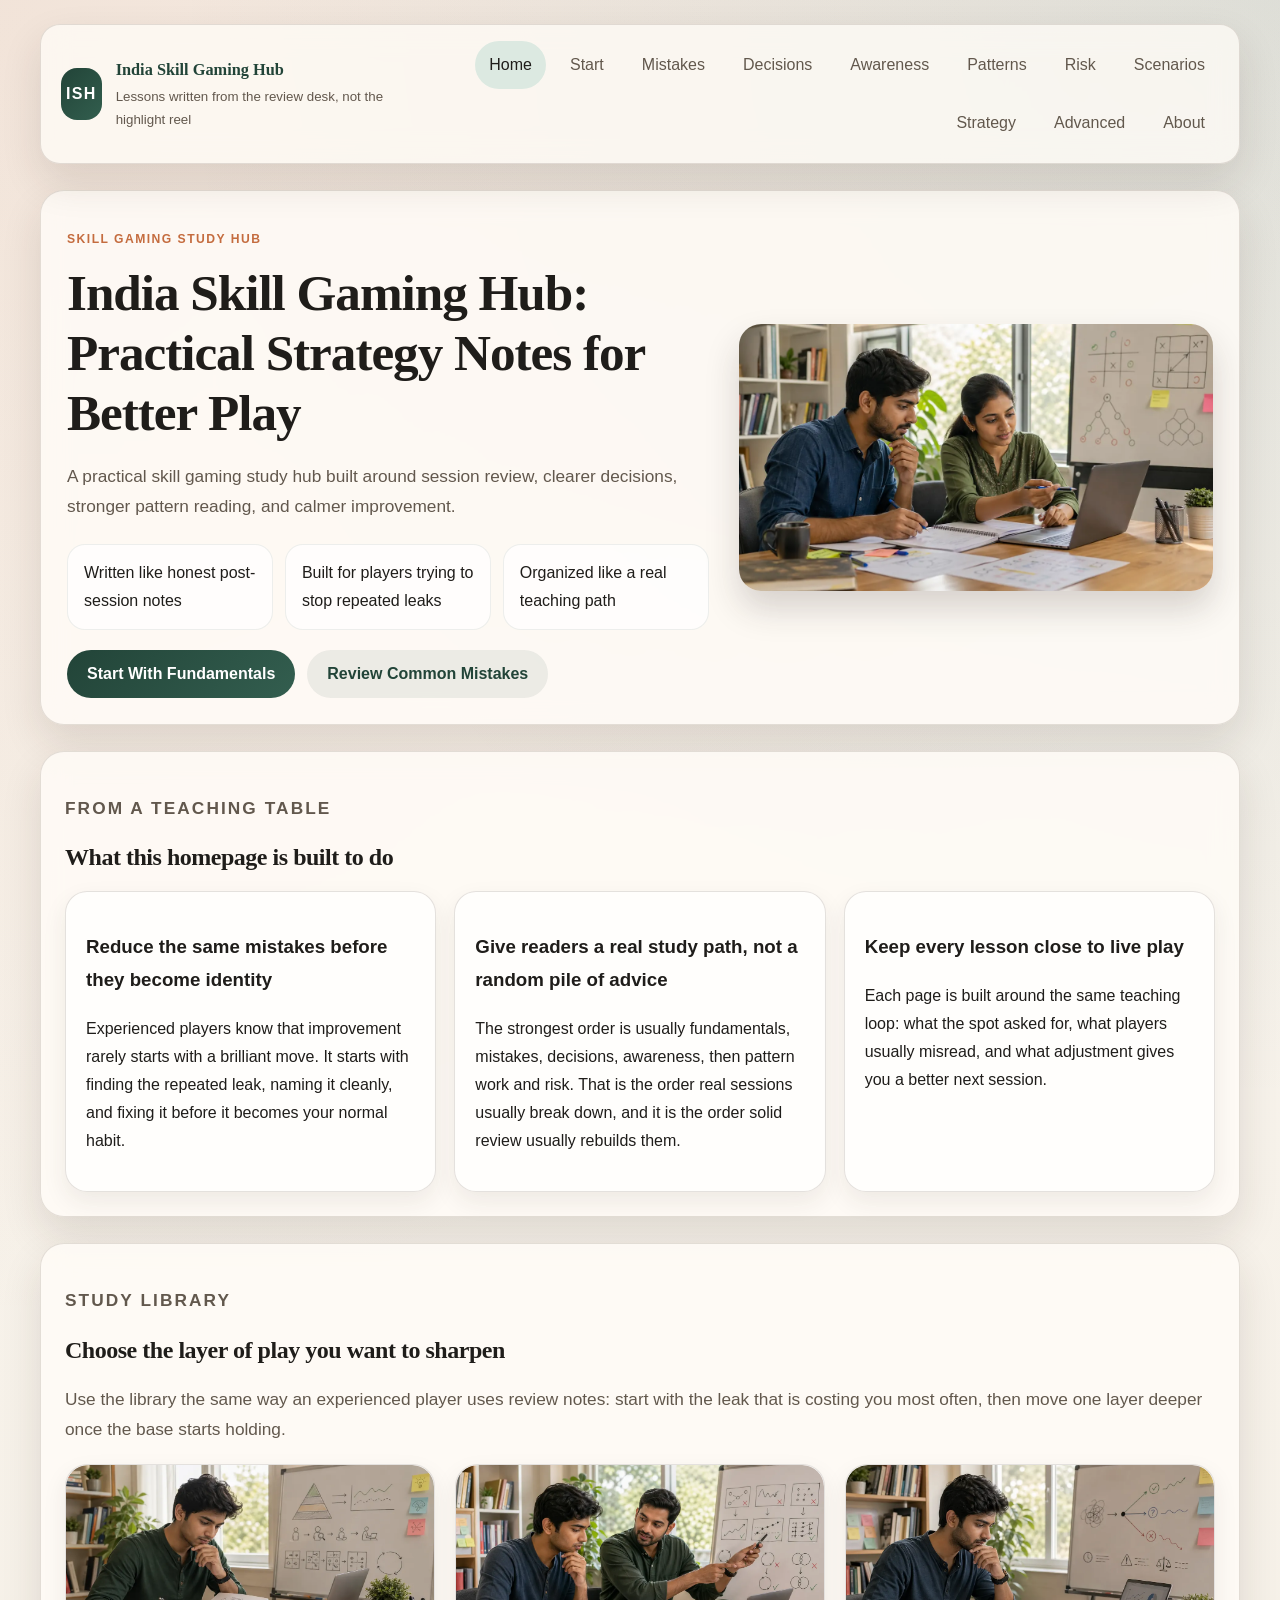
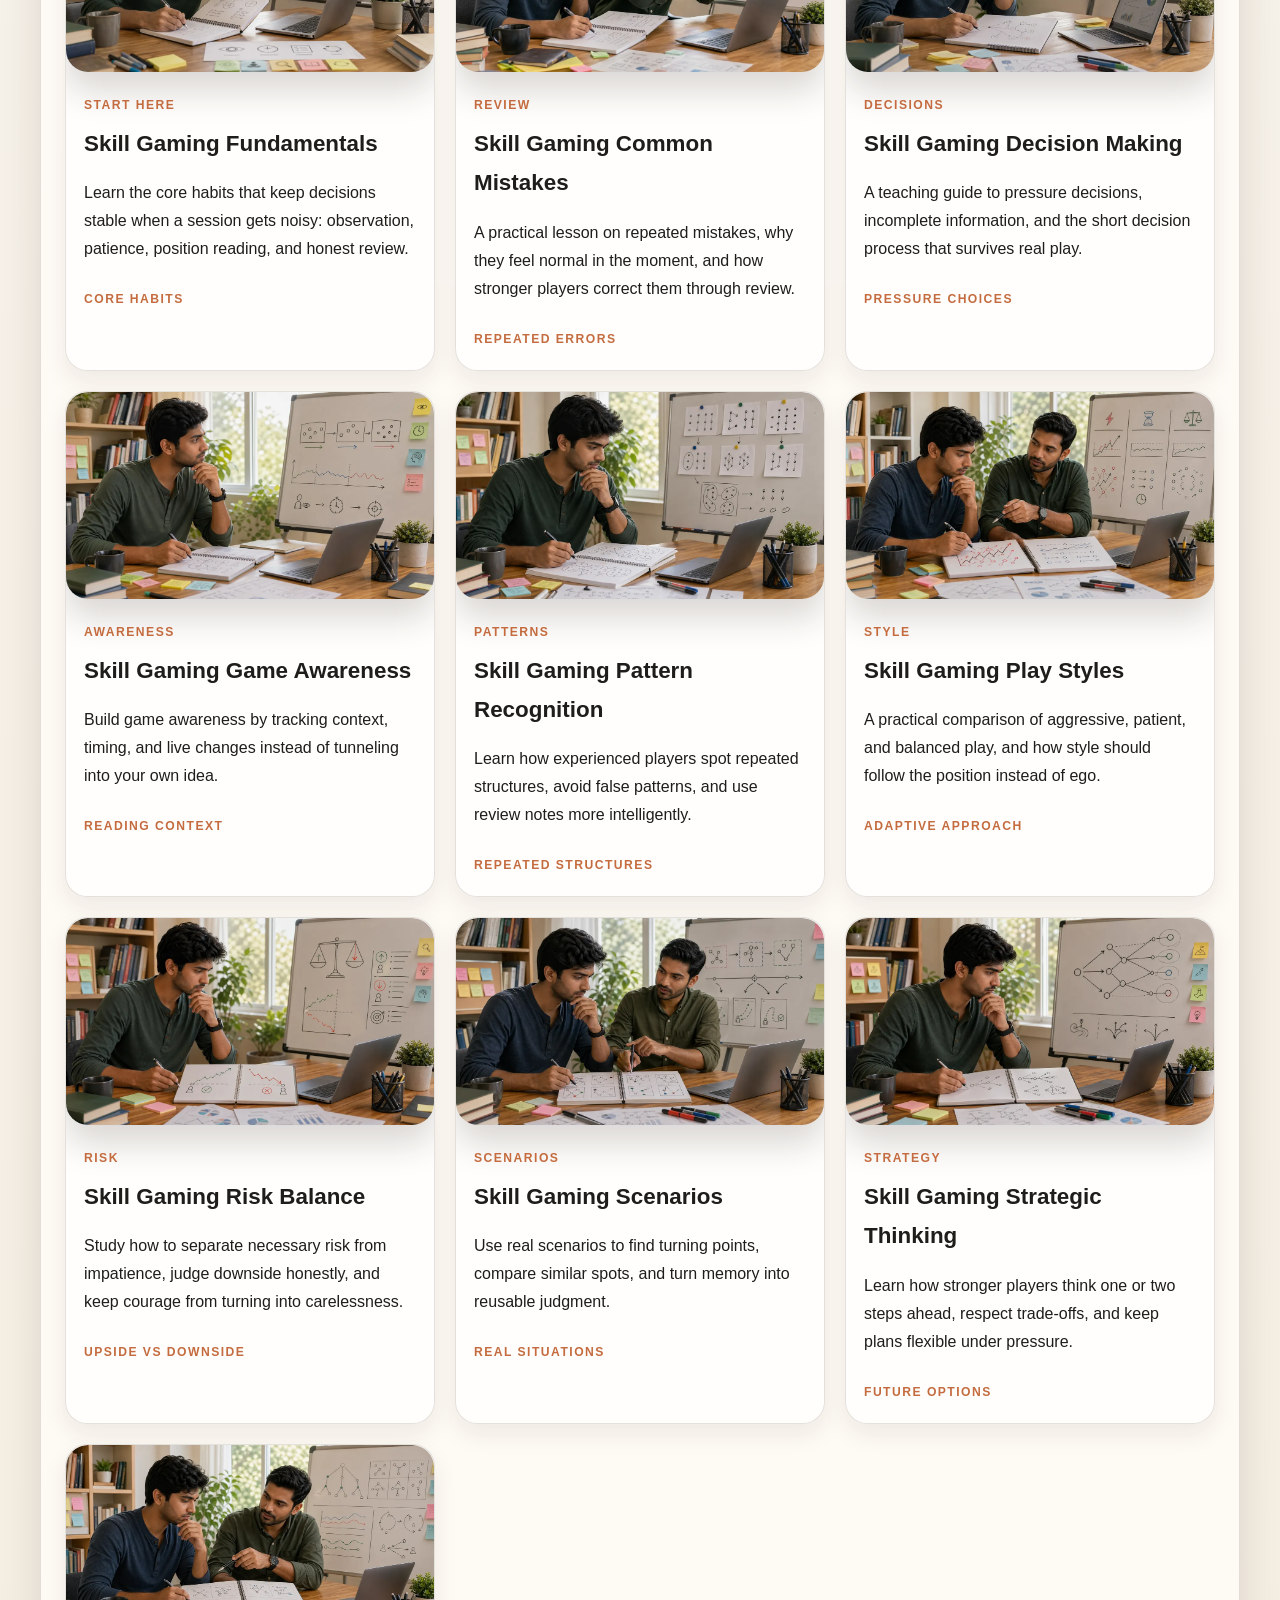
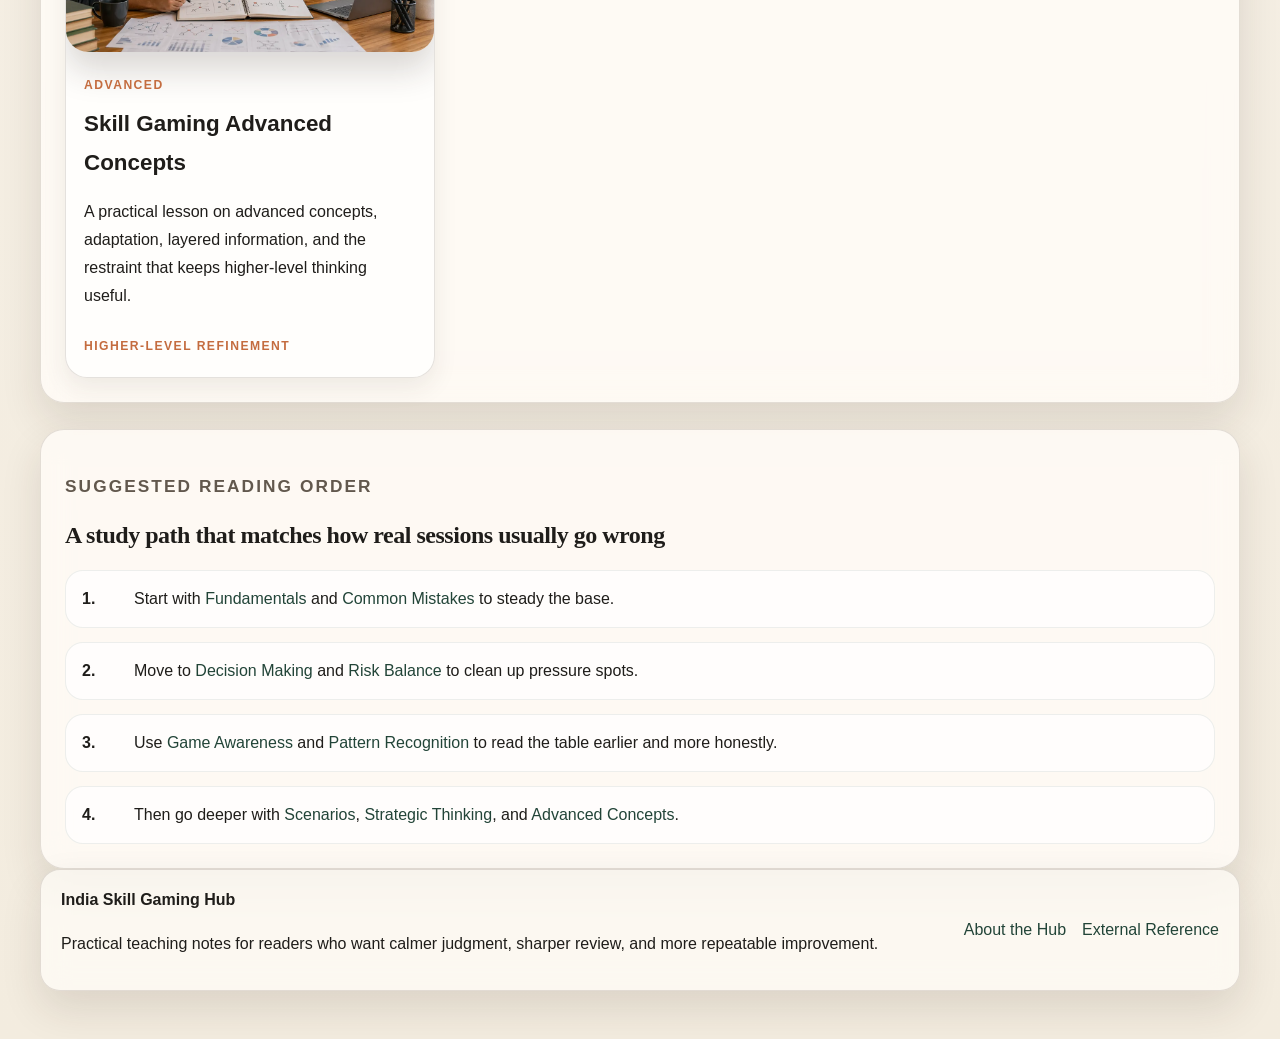
==== index.html @ d425c2c8 "feat: 更新图片格式为webp并优化内容 - 将PNG图片转换为更高效的WEBP格式 - 更新所有内容页面的图片引用 - 优化README和首页内容描述 - 添加移动端导航菜单功能 - 完善网站结" ====
<!doctype html>
<html lang="en">
<head>
  <meta charset="utf-8" />
  <meta name="viewport" content="width=device-width, initial-scale=1" />
  <title>India Skill Gaming Hub: Practical Strategy Notes for Better Play</title>
  <meta name="description" content="A practical skill gaming study hub built around session review, clearer decisions, stronger pattern reading, and calmer improvement." />
  <link rel="canonical" href="https://market-lab-cmd.github.io/india-skill-gaming-hub/index.html" />
  <meta property="og:type" content="website" />
  <meta property="og:title" content="India Skill Gaming Hub: Practical Strategy Notes for Better Play" />
  <meta property="og:description" content="A practical skill gaming study hub built around session review, clearer decisions, stronger pattern reading, and calmer improvement." />
  <meta property="og:url" content="https://market-lab-cmd.github.io/india-skill-gaming-hub/index.html" />
  <meta property="og:image" content="https://market-lab-cmd.github.io/india-skill-gaming-hub/assets/images/overview.webp" />
  <meta name="twitter:card" content="summary_large_image" />
  <meta name="twitter:title" content="India Skill Gaming Hub: Practical Strategy Notes for Better Play" />
  <meta name="twitter:description" content="A practical skill gaming study hub built around session review, clearer decisions, stronger pattern reading, and calmer improvement." />
  <meta name="twitter:image" content="https://market-lab-cmd.github.io/india-skill-gaming-hub/assets/images/overview.webp" />
  <link rel="stylesheet" href="assets/css/index.css" />
  <script type="application/ld+json">{
  "@context": "https://schema.org",
  "@type": "CollectionPage",
  "name": "India Skill Gaming Hub: Practical Strategy Notes for Better Play",
  "description": "A practical skill gaming study hub built around session review, clearer decisions, stronger pattern reading, and calmer improvement.",
  "url": "https://market-lab-cmd.github.io/india-skill-gaming-hub/index.html",
  "hasPart": [
    {
      "@type": "Article",
      "headline": "Skill Gaming Fundamentals: The Habits That Make Every Decision Better",
      "url": "https://market-lab-cmd.github.io/india-skill-gaming-hub/fundamentals.html"
    },
    {
      "@type": "Article",
      "headline": "Skill Gaming Common Mistakes: Why Players Repeat the Same Errors",
      "url": "https://market-lab-cmd.github.io/india-skill-gaming-hub/common-mistakes.html"
    },
    {
      "@type": "Article",
      "headline": "Skill Gaming Decision Making: How to Choose Well Under Pressure",
      "url": "https://market-lab-cmd.github.io/india-skill-gaming-hub/decision-making.html"
    },
    {
      "@type": "Article",
      "headline": "Skill Gaming Game Awareness: How to Read More Than Your Own Plan",
      "url": "https://market-lab-cmd.github.io/india-skill-gaming-hub/game-awareness.html"
    },
    {
      "@type": "Article",
      "headline": "Skill Gaming Pattern Recognition: How to Notice What Keeps Repeating",
      "url": "https://market-lab-cmd.github.io/india-skill-gaming-hub/pattern-recognition.html"
    },
    {
      "@type": "Article",
      "headline": "Skill Gaming Play Styles: When Aggressive, Patient, or Balanced Play Makes Sense",
      "url": "https://market-lab-cmd.github.io/india-skill-gaming-hub/play-styles.html"
    },
    {
      "@type": "Article",
      "headline": "Skill Gaming Risk Balance: How to Take Smart Risks Without Guessing",
      "url": "https://market-lab-cmd.github.io/india-skill-gaming-hub/risk-balance.html"
    },
    {
      "@type": "Article",
      "headline": "Skill Gaming Scenarios: How to Learn From Real Situations Instead of Abstract Tips",
      "url": "https://market-lab-cmd.github.io/india-skill-gaming-hub/scenarios.html"
    },
    {
      "@type": "Article",
      "headline": "Skill Gaming Strategic Thinking: How to Plan Beyond the Current Move",
      "url": "https://market-lab-cmd.github.io/india-skill-gaming-hub/strategic-thinking.html"
    },
    {
      "@type": "Article",
      "headline": "Skill Gaming Advanced Concepts: Higher-Level Ideas That Still Need Practical Use",
      "url": "https://market-lab-cmd.github.io/india-skill-gaming-hub/advanced-concepts.html"
    }
  ]
}</script>
</head>
<body data-page="index">
  <div class="site-shell">
    <header class="site-header">
      <a class="brand" href="index.html">
        <span class="brand-mark">ISH</span>
        <span>
          <strong>India Skill Gaming Hub</strong>
          <small>Lessons written from the review desk, not the highlight reel</small>
        </span>
      </a>
      <button class="menu-toggle" type="button" aria-expanded="false" aria-controls="site-nav">Menu</button>
      <nav id="site-nav" class="site-nav"><a href="index.html" class="active">Home</a><a href="fundamentals.html">Start</a><a href="common-mistakes.html">Mistakes</a><a href="decision-making.html">Decisions</a><a href="game-awareness.html">Awareness</a><a href="pattern-recognition.html">Patterns</a><a href="risk-balance.html">Risk</a><a href="scenarios.html">Scenarios</a><a href="strategic-thinking.html">Strategy</a><a href="advanced-concepts.html">Advanced</a><a href="readme.html">About</a></nav>
    </header>
    <main>
      <section class="hero home-hero">
        <div class="hero-copy">
          <p class="eyebrow">Skill Gaming Study Hub</p>
          <h1>India Skill Gaming Hub: Practical Strategy Notes for Better Play</h1>
          <p class="hero-summary">A practical skill gaming study hub built around session review, clearer decisions, stronger pattern reading, and calmer improvement.</p>
          <div class="hero-points">
            <span>Written like honest post-session notes</span>
            <span>Built for players trying to stop repeated leaks</span>
            <span>Organized like a real teaching path</span>
          </div>
          <div class="hero-actions">
            <a class="button primary" href="fundamentals.html">Start With Fundamentals</a>
            <a class="button secondary" href="common-mistakes.html">Review Common Mistakes</a>
          </div>
        </div>
        <div class="hero-visual">
          <img src="assets/images/overview.webp" alt="India Skill Gaming Hub: Practical Strategy Notes for Better Play" loading="eager" />
        </div>
      </section>
      <section class="story-panel">
        <div class="section-heading">
          <p class="eyebrow">From a Teaching Table</p>
          <h2>What this homepage is built to do</h2>
        </div>
        <div class="story-grid">
          <div class="story-card"><h3>Reduce the same mistakes before they become identity</h3><p>Experienced players know that improvement rarely starts with a brilliant move. It starts with finding the repeated leak, naming it cleanly, and fixing it before it becomes your normal habit.</p></div>
          <div class="story-card"><h3>Give readers a real study path, not a random pile of advice</h3><p>The strongest order is usually fundamentals, mistakes, decisions, awareness, then pattern work and risk. That is the order real sessions usually break down, and it is the order solid review usually rebuilds them.</p></div>
          <div class="story-card"><h3>Keep every lesson close to live play</h3><p>Each page is built around the same teaching loop: what the spot asked for, what players usually misread, and what adjustment gives you a better next session.</p></div>
        </div>
      </section>
      <section class="hub-grid-section">
        <div class="section-heading">
          <p class="eyebrow">Study Library</p>
          <h2>Choose the layer of play you want to sharpen</h2>
          <p>Use the library the same way an experienced player uses review notes: start with the leak that is costing you most often, then move one layer deeper once the base starts holding.</p>
        </div>
        <div class="guide-grid"><a class="guide-card" href="fundamentals.html"><img src="assets/images/fundamentals.webp" alt="Skill Gaming Fundamentals: The Habits That Make Every Decision Better" loading="lazy" /><div class="guide-card-copy"><span class="eyebrow">Start Here</span><h3>Skill Gaming Fundamentals</h3><p>Learn the core habits that keep decisions stable when a session gets noisy: observation, patience, position reading, and honest review.</p><span class="guide-meta">Core habits</span></div></a><a class="guide-card" href="common-mistakes.html"><img src="assets/images/common-mistakes.webp" alt="Skill Gaming Common Mistakes: Why Players Repeat the Same Errors" loading="lazy" /><div class="guide-card-copy"><span class="eyebrow">Review</span><h3>Skill Gaming Common Mistakes</h3><p>A practical lesson on repeated mistakes, why they feel normal in the moment, and how stronger players correct them through review.</p><span class="guide-meta">Repeated errors</span></div></a><a class="guide-card" href="decision-making.html"><img src="assets/images/decision-making.webp" alt="Skill Gaming Decision Making: How to Choose Well Under Pressure" loading="lazy" /><div class="guide-card-copy"><span class="eyebrow">Decisions</span><h3>Skill Gaming Decision Making</h3><p>A teaching guide to pressure decisions, incomplete information, and the short decision process that survives real play.</p><span class="guide-meta">Pressure choices</span></div></a><a class="guide-card" href="game-awareness.html"><img src="assets/images/game-awareness.webp" alt="Skill Gaming Game Awareness: How to Read More Than Your Own Plan" loading="lazy" /><div class="guide-card-copy"><span class="eyebrow">Awareness</span><h3>Skill Gaming Game Awareness</h3><p>Build game awareness by tracking context, timing, and live changes instead of tunneling into your own idea.</p><span class="guide-meta">Reading context</span></div></a><a class="guide-card" href="pattern-recognition.html"><img src="assets/images/pattern-recognition.webp" alt="Skill Gaming Pattern Recognition: How to Notice What Keeps Repeating" loading="lazy" /><div class="guide-card-copy"><span class="eyebrow">Patterns</span><h3>Skill Gaming Pattern Recognition</h3><p>Learn how experienced players spot repeated structures, avoid false patterns, and use review notes more intelligently.</p><span class="guide-meta">Repeated structures</span></div></a><a class="guide-card" href="play-styles.html"><img src="assets/images/play-styles.webp" alt="Skill Gaming Play Styles: When Aggressive, Patient, or Balanced Play Makes Sense" loading="lazy" /><div class="guide-card-copy"><span class="eyebrow">Style</span><h3>Skill Gaming Play Styles</h3><p>A practical comparison of aggressive, patient, and balanced play, and how style should follow the position instead of ego.</p><span class="guide-meta">Adaptive approach</span></div></a><a class="guide-card" href="risk-balance.html"><img src="assets/images/risk-balance.webp" alt="Skill Gaming Risk Balance: How to Take Smart Risks Without Guessing" loading="lazy" /><div class="guide-card-copy"><span class="eyebrow">Risk</span><h3>Skill Gaming Risk Balance</h3><p>Study how to separate necessary risk from impatience, judge downside honestly, and keep courage from turning into carelessness.</p><span class="guide-meta">Upside vs downside</span></div></a><a class="guide-card" href="scenarios.html"><img src="assets/images/scenarios.webp" alt="Skill Gaming Scenarios: How to Learn From Real Situations Instead of Abstract Tips" loading="lazy" /><div class="guide-card-copy"><span class="eyebrow">Scenarios</span><h3>Skill Gaming Scenarios</h3><p>Use real scenarios to find turning points, compare similar spots, and turn memory into reusable judgment.</p><span class="guide-meta">Real situations</span></div></a><a class="guide-card" href="strategic-thinking.html"><img src="assets/images/strategic-thinking.webp" alt="Skill Gaming Strategic Thinking: How to Plan Beyond the Current Move" loading="lazy" /><div class="guide-card-copy"><span class="eyebrow">Strategy</span><h3>Skill Gaming Strategic Thinking</h3><p>Learn how stronger players think one or two steps ahead, respect trade-offs, and keep plans flexible under pressure.</p><span class="guide-meta">Future options</span></div></a><a class="guide-card" href="advanced-concepts.html"><img src="assets/images/advanced-concepts.webp" alt="Skill Gaming Advanced Concepts: Higher-Level Ideas That Still Need Practical Use" loading="lazy" /><div class="guide-card-copy"><span class="eyebrow">Advanced</span><h3>Skill Gaming Advanced Concepts</h3><p>A practical lesson on advanced concepts, adaptation, layered information, and the restraint that keeps higher-level thinking useful.</p><span class="guide-meta">Higher-level refinement</span></div></a></div>
      </section>
      <section class="pathway-panel">
        <div class="section-heading">
          <p class="eyebrow">Suggested Reading Order</p>
          <h2>A study path that matches how real sessions usually go wrong</h2>
        </div>
        <div class="pathway-steps">
          <div class="path-step"><strong>1.</strong><span>Start with <a href="fundamentals.html">Fundamentals</a> and <a href="common-mistakes.html">Common Mistakes</a> to steady the base.</span></div>
          <div class="path-step"><strong>2.</strong><span>Move to <a href="decision-making.html">Decision Making</a> and <a href="risk-balance.html">Risk Balance</a> to clean up pressure spots.</span></div>
          <div class="path-step"><strong>3.</strong><span>Use <a href="game-awareness.html">Game Awareness</a> and <a href="pattern-recognition.html">Pattern Recognition</a> to read the table earlier and more honestly.</span></div>
          <div class="path-step"><strong>4.</strong><span>Then go deeper with <a href="scenarios.html">Scenarios</a>, <a href="strategic-thinking.html">Strategic Thinking</a>, and <a href="advanced-concepts.html">Advanced Concepts</a>.</span></div>
        </div>
      </section>
    </main>
    <footer class="site-footer">
      <div>
        <strong>India Skill Gaming Hub</strong>
        <p>Practical teaching notes for readers who want calmer judgment, sharper review, and more repeatable improvement.</p>
      </div>
      <div class="footer-links">
        <a href="readme.html">About the Hub</a>
        <a href="https://market-lab-cmd.github.io/india-skill-gaming-hub/">External Reference</a>
      </div>
    </footer>
  </div>
  <script src="assets/js/index.js"></script>
</body>
</html>
---- assets/css/index.css ----
:root {
  --bg: #f6f0e7;
  --bg-soft: #fbf7f1;
  --surface: rgba(255, 252, 247, 0.84);
  --surface-strong: #fffdf9;
  --text: #1f1d1a;
  --muted: #62584d;
  --line: rgba(73, 58, 42, 0.15);
  --brand: #224438;
  --brand-soft: #dce9e1;
  --accent: #c46c3f;
  --shadow: 0 18px 40px rgba(49, 37, 25, 0.12);
  --radius: 24px;
  --radius-sm: 16px;
  --content-width: 1200px;
}

* {
  box-sizing: border-box;
}

html {
  scroll-behavior: smooth;
}

body {
  margin: 0;
  color: var(--text);
  background:
    radial-gradient(circle at top left, rgba(196, 108, 63, 0.12), transparent 30%),
    radial-gradient(circle at top right, rgba(34, 68, 56, 0.12), transparent 25%),
    linear-gradient(180deg, #f8f4ee 0%, #f3ecdf 100%);
  font-family: "Segoe UI", "Trebuchet MS", Arial, sans-serif;
  line-height: 1.75;
}

img {
  max-width: 100%;
  display: block;
}

a {
  color: var(--brand);
  text-decoration: none;
}

a:hover {
  text-decoration: underline;
}

code {
  padding: 0.12rem 0.42rem;
  border-radius: 999px;
  background: rgba(34, 68, 56, 0.08);
  font-family: Consolas, "Courier New", monospace;
  font-size: 0.95em;
}

.site-shell {
  width: min(calc(100% - 32px), var(--content-width));
  margin: 0 auto;
  padding: 24px 0 48px;
}

.site-header,
.site-footer,
.hero,
.story-panel,
.hub-grid-section,
.pathway-panel,
.article-card,
.toc-card,
.related-strip {
  backdrop-filter: blur(14px);
}

.site-header,
.site-footer {
  display: flex;
  align-items: center;
  justify-content: space-between;
  gap: 20px;
  padding: 16px 20px;
  border: 1px solid var(--line);
  border-radius: 20px;
  background: rgba(255, 252, 247, 0.75);
  box-shadow: var(--shadow);
}

.site-header {
  position: sticky;
  top: 14px;
  z-index: 10;
}

.brand {
  display: inline-flex;
  align-items: center;
  gap: 14px;
  min-width: 0;
}

.brand:hover {
  text-decoration: none;
}

.brand-mark {
  display: inline-grid;
  place-items: center;
  width: 52px;
  height: 52px;
  border-radius: 16px;
  background: linear-gradient(135deg, var(--brand), #325e4e);
  color: #fff;
  font-weight: 700;
  letter-spacing: 0.08em;
}

.brand strong,
.brand small {
  display: block;
}

.brand strong {
  font-family: "Palatino Linotype", "Book Antiqua", Palatino, serif;
  font-size: 1.02rem;
}

.brand small {
  color: var(--muted);
}

.site-nav {
  display: flex;
  flex-wrap: wrap;
  gap: 10px;
  justify-content: flex-end;
}

.site-nav a {
  padding: 10px 14px;
  border-radius: 999px;
  color: var(--muted);
  transition: 0.2s ease;
}

.site-nav a.active,
.site-nav a:hover {
  color: var(--text);
  background: var(--brand-soft);
  text-decoration: none;
}

.menu-toggle {
  display: none;
  border: 0;
  background: var(--brand);
  color: #fff;
  border-radius: 999px;
  padding: 10px 16px;
  font: inherit;
}

.hero,
.story-panel,
.hub-grid-section,
.pathway-panel,
.related-strip {
  margin-top: 26px;
  border: 1px solid var(--line);
  border-radius: var(--radius);
  background: var(--surface);
  box-shadow: var(--shadow);
}

.hero {
  display: grid;
  grid-template-columns: minmax(0, 1.15fr) minmax(300px, 0.85fr);
  gap: 30px;
  padding: 26px;
  align-items: center;
}

.hero-copy h1,
.section-heading h2,
.article-card h1,
.article-card h2,
.article-card h3,
.article-card h4 {
  font-family: "Palatino Linotype", "Book Antiqua", Palatino, serif;
  line-height: 1.18;
  letter-spacing: -0.02em;
}

.hero-copy h1 {
  margin: 10px 0 14px;
  font-size: clamp(2.4rem, 4vw, 4.6rem);
}

.eyebrow,
.toc-label,
.guide-meta,
.mini-eyebrow {
  text-transform: uppercase;
  letter-spacing: 0.12em;
  font-weight: 700;
  font-size: 0.76rem;
  color: var(--accent);
}

.hero-summary,
.section-heading p,
.article-intro p:first-child {
  font-size: 1.08rem;
  color: var(--muted);
}

.hero-points,
.hero-actions,
.pathway-steps,
.story-grid,
.guide-grid,
.mini-grid {
  display: grid;
}

.hero-points {
  grid-template-columns: repeat(3, minmax(0, 1fr));
  gap: 12px;
  margin-top: 22px;
}

.hero-points span,
.path-step {
  padding: 14px 16px;
  border-radius: 18px;
  background: rgba(255, 255, 255, 0.64);
  border: 1px solid rgba(34, 68, 56, 0.08);
}

.hero-actions {
  grid-template-columns: repeat(2, max-content);
  gap: 12px;
  margin-top: 20px;
}

.button {
  display: inline-flex;
  align-items: center;
  justify-content: center;
  min-height: 48px;
  padding: 0 20px;
  border-radius: 999px;
  font-weight: 700;
}

.button.primary {
  color: #fff;
  background: linear-gradient(135deg, var(--brand), #335e4f);
}

.button.secondary {
  color: var(--brand);
  background: rgba(34, 68, 56, 0.08);
}

.button:hover {
  text-decoration: none;
}

.hero-visual img,
.guide-card img {
  width: 100%;
  height: auto;
  object-fit: cover;
  border-radius: 22px;
  box-shadow: 0 18px 34px rgba(44, 34, 25, 0.18);
}

.story-panel,
.hub-grid-section,
.pathway-panel,
.related-strip {
  padding: 24px;
}

.section-heading {
  margin-bottom: 20px;
}

.story-grid {
  grid-template-columns: repeat(3, minmax(0, 1fr));
  gap: 18px;
}

.story-card,
.guide-card,
.mini-card {
  border-radius: 22px;
  border: 1px solid var(--line);
  background: rgba(255, 255, 255, 0.72);
  box-shadow: 0 10px 24px rgba(52, 40, 28, 0.08);
}

.story-card {
  padding: 20px;
}

.guide-grid {
  grid-template-columns: repeat(3, minmax(0, 1fr));
  gap: 20px;
}

.guide-card {
  overflow: hidden;
  color: inherit;
}

.guide-card:hover,
.mini-card:hover {
  transform: translateY(-2px);
  transition: transform 0.2s ease;
  text-decoration: none;
}

.guide-card-copy {
  padding: 18px;
}

.guide-card-copy h3 {
  margin: 6px 0 10px;
  font-size: 1.4rem;
}

.guide-meta {
  display: inline-block;
  margin-top: 10px;
}

.pathway-steps {
  gap: 14px;
}

.path-step {
  display: grid;
  grid-template-columns: 38px 1fr;
  gap: 14px;
  align-items: start;
}

.page-layout {
  display: grid;
  grid-template-columns: minmax(0, 280px) minmax(0, 1fr);
  gap: 24px;
  align-items: start;
  margin-top: 24px;
}

.page-toc {
  position: sticky;
  top: 110px;
}

.toc-card,
.article-card {
  border: 1px solid var(--line);
  border-radius: var(--radius);
  background: var(--surface-strong);
  box-shadow: var(--shadow);
}

.toc-card {
  padding: 18px;
}

.toc-card ul {
  margin: 12px 0 0;
  padding-left: 18px;
}

.article-card {
  padding: 28px;
}

.article-card h2 {
  margin-top: 34px;
  margin-bottom: 10px;
  font-size: clamp(1.5rem, 2vw, 2rem);
}

.article-card h3 {
  margin-top: 28px;
  margin-bottom: 10px;
  font-size: 1.25rem;
}

.article-card h4 {
  margin-top: 18px;
  margin-bottom: 8px;
  font-size: 1.05rem;
}

.article-card p,
.article-card li {
  color: #302920;
}

.article-card ul {
  padding-left: 20px;
}

.table-wrap {
  overflow-x: auto;
  margin: 18px 0;
}

table {
  width: 100%;
  border-collapse: collapse;
  min-width: 640px;
  border-radius: 16px;
  overflow: hidden;
}

th,
td {
  padding: 12px 14px;
  border: 1px solid var(--line);
  text-align: left;
  vertical-align: top;
}

th {
  background: rgba(34, 68, 56, 0.08);
}

.feature-image {
  margin: 18px 0 24px;
}

.feature-image img {
  border-radius: 20px;
}

.divider {
  border: 0;
  height: 1px;
  margin: 24px 0;
  background: linear-gradient(90deg, transparent, rgba(73, 58, 42, 0.24), transparent);
}

.breadcrumbs {
  display: inline-flex;
  gap: 10px;
  flex-wrap: wrap;
  color: var(--muted);
}

.breadcrumbs span::before {
  content: "/";
  margin-right: 10px;
  color: rgba(98, 88, 77, 0.5);
}

.mini-grid {
  grid-template-columns: repeat(4, minmax(0, 1fr));
  gap: 16px;
}

.mini-card {
  padding: 18px;
  display: grid;
  gap: 8px;
  color: inherit;
}

.footer-links {
  display: flex;
  flex-wrap: wrap;
  gap: 16px;
}

@media (max-width: 1080px) {
  .hero,
  .page-layout,
  .story-grid,
  .guide-grid,
  .mini-grid {
    grid-template-columns: 1fr;
  }

  .page-toc {
    position: static;
  }
}

@media (max-width: 760px) {
  .site-shell {
    width: min(calc(100% - 20px), var(--content-width));
    padding-top: 14px;
  }

  .site-header,
  .site-footer,
  .hero,
  .story-panel,
  .hub-grid-section,
  .pathway-panel,
  .article-card,
  .related-strip {
    border-radius: 18px;
  }

  .menu-toggle {
    display: inline-flex;
  }

  .site-header {
    flex-wrap: wrap;
  }

  .site-nav {
    display: none;
    width: 100%;
    justify-content: flex-start;
  }

  .site-nav.open {
    display: flex;
  }

  .hero {
    padding: 18px;
  }

  .hero-points,
  .hero-actions {
    grid-template-columns: 1fr;
  }

  .article-card,
  .story-panel,
  .hub-grid-section,
  .pathway-panel,
  .related-strip {
    padding: 18px;
  }
}
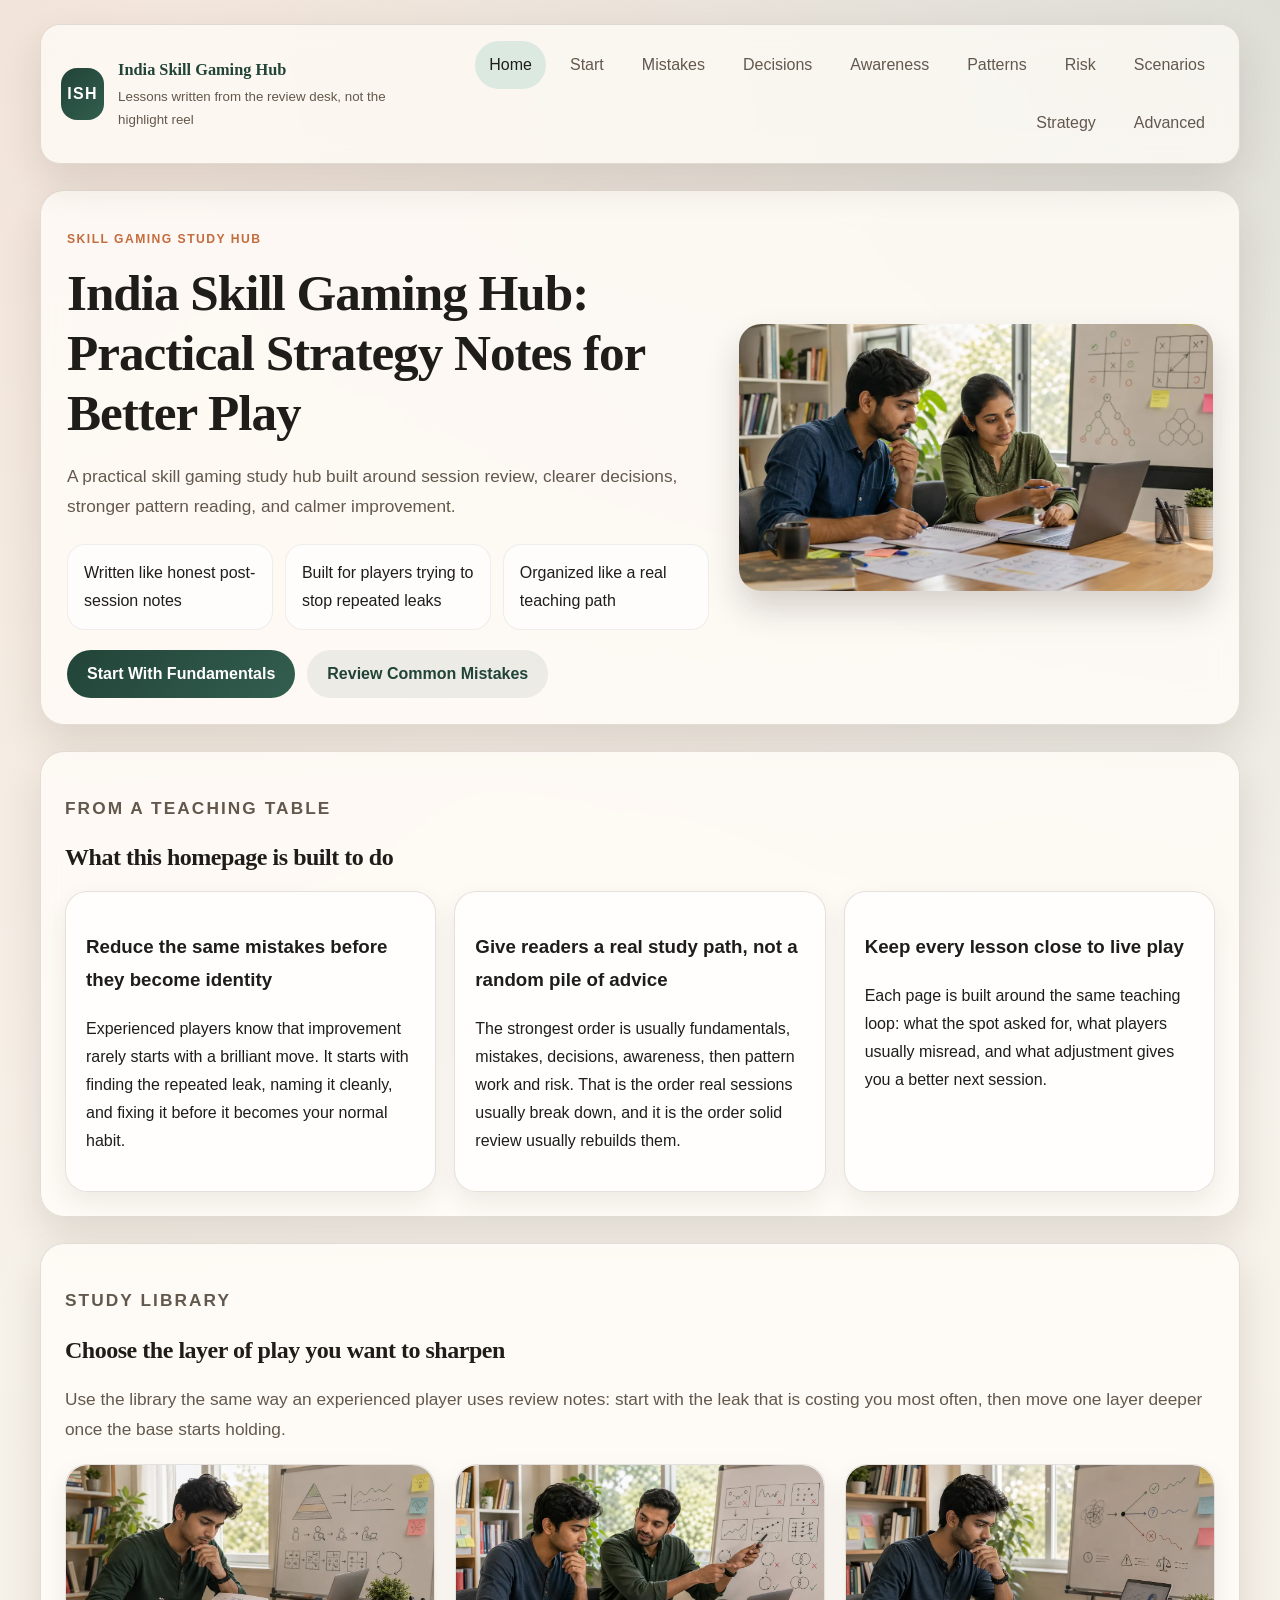
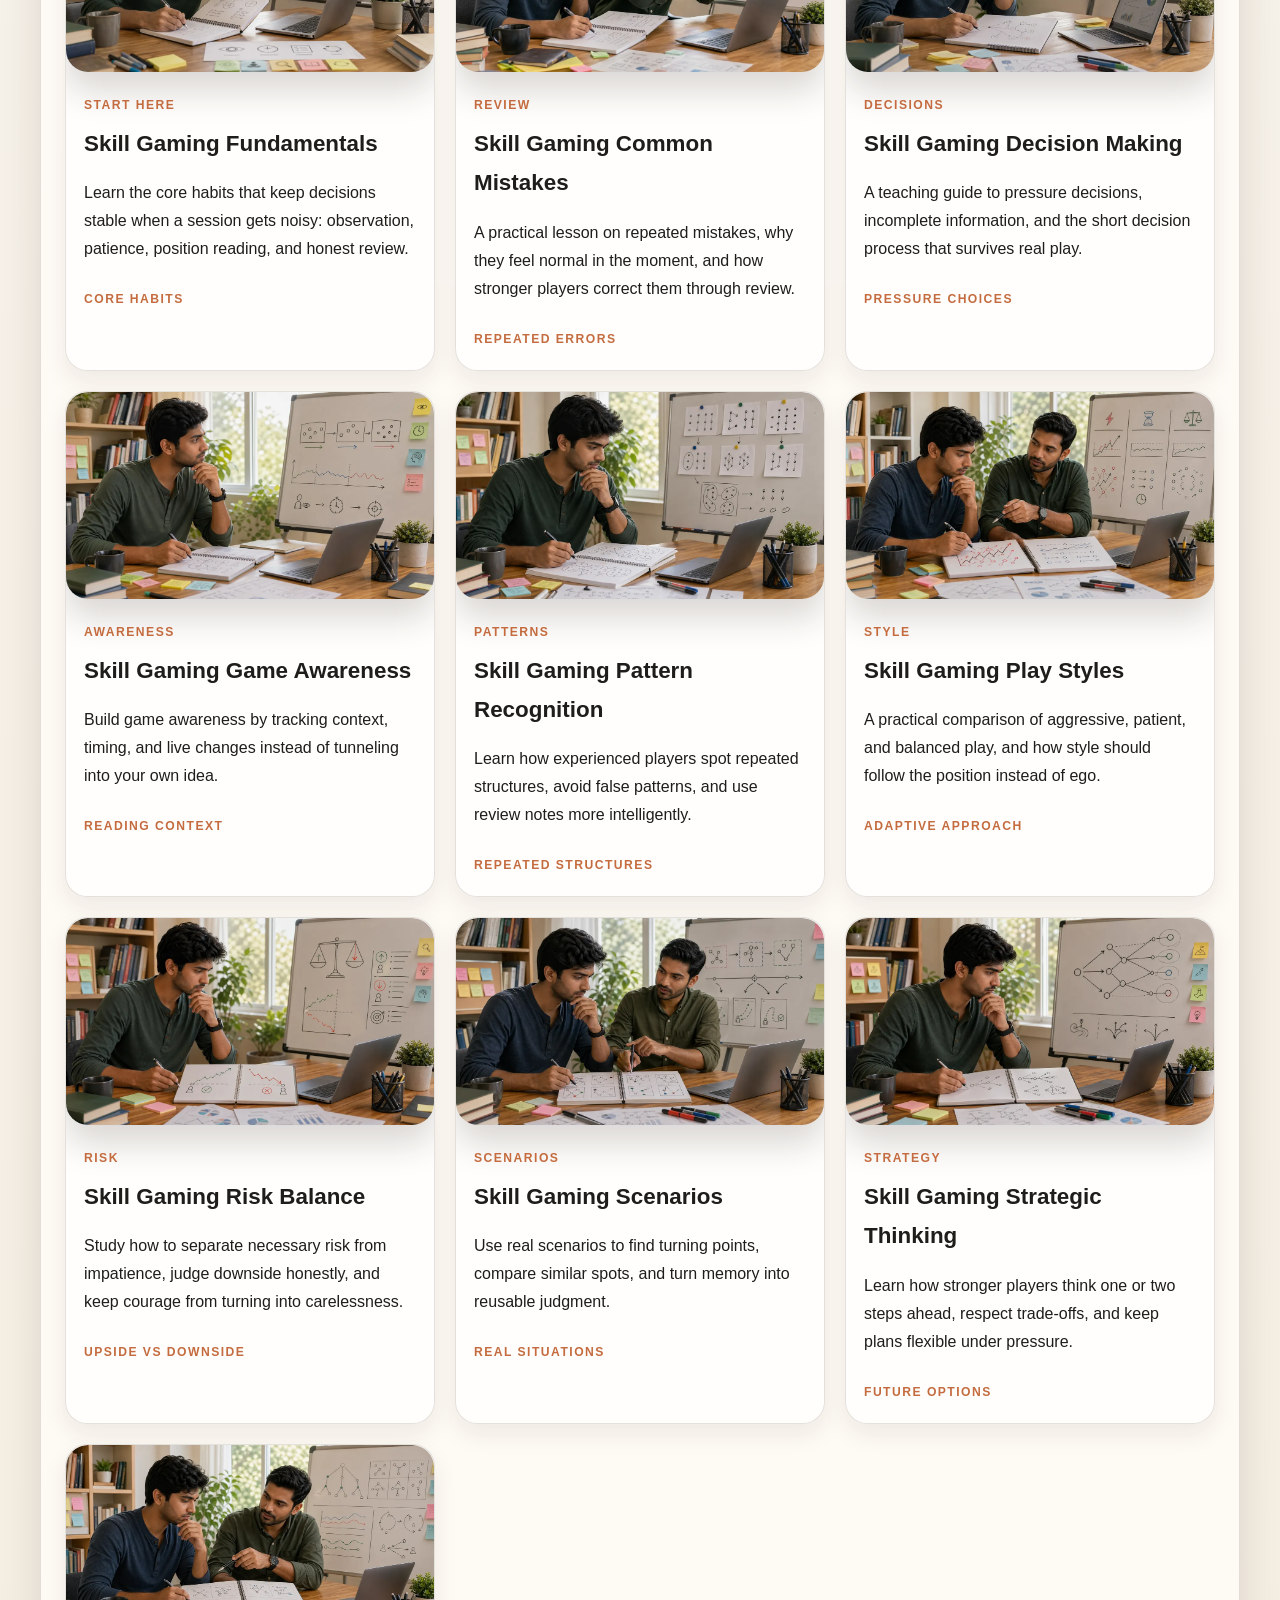
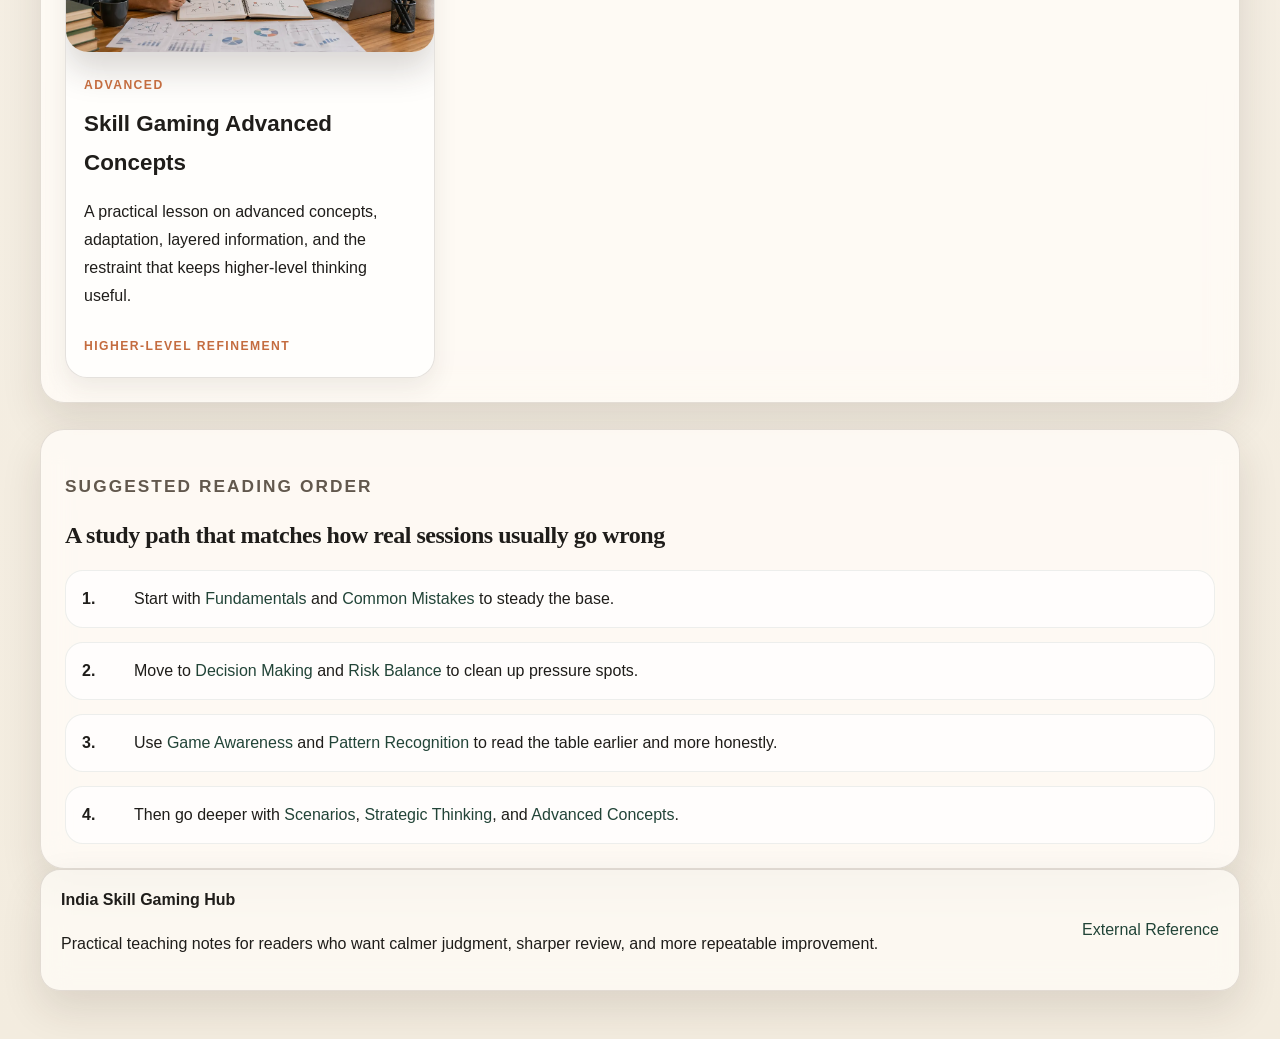
==== commit a6917894: "refactor(导航): 移除所有页面中的"About"链接并删除readme.html文件 移除网站所有页面的导航栏和页脚中的"About"链接，同时删除不再使用的readme.html文件，以简" ====
--- a/index.html
+++ b/index.html
@@ -87,7 +87,7 @@
         </span>
       </a>
       <button class="menu-toggle" type="button" aria-expanded="false" aria-controls="site-nav">Menu</button>
-      <nav id="site-nav" class="site-nav"><a href="index.html" class="active">Home</a><a href="fundamentals.html">Start</a><a href="common-mistakes.html">Mistakes</a><a href="decision-making.html">Decisions</a><a href="game-awareness.html">Awareness</a><a href="pattern-recognition.html">Patterns</a><a href="risk-balance.html">Risk</a><a href="scenarios.html">Scenarios</a><a href="strategic-thinking.html">Strategy</a><a href="advanced-concepts.html">Advanced</a><a href="readme.html">About</a></nav>
+      <nav id="site-nav" class="site-nav"><a href="index.html" class="active">Home</a><a href="fundamentals.html">Start</a><a href="common-mistakes.html">Mistakes</a><a href="decision-making.html">Decisions</a><a href="game-awareness.html">Awareness</a><a href="pattern-recognition.html">Patterns</a><a href="risk-balance.html">Risk</a><a href="scenarios.html">Scenarios</a><a href="strategic-thinking.html">Strategy</a><a href="advanced-concepts.html">Advanced</a></nav>
     </header>
     <main>
       <section class="hero home-hero">
@@ -147,7 +147,6 @@
         <p>Practical teaching notes for readers who want calmer judgment, sharper review, and more repeatable improvement.</p>
       </div>
       <div class="footer-links">
-        <a href="readme.html">About the Hub</a>
         <a href="https://market-lab-cmd.github.io/india-skill-gaming-hub/">External Reference</a>
       </div>
     </footer>
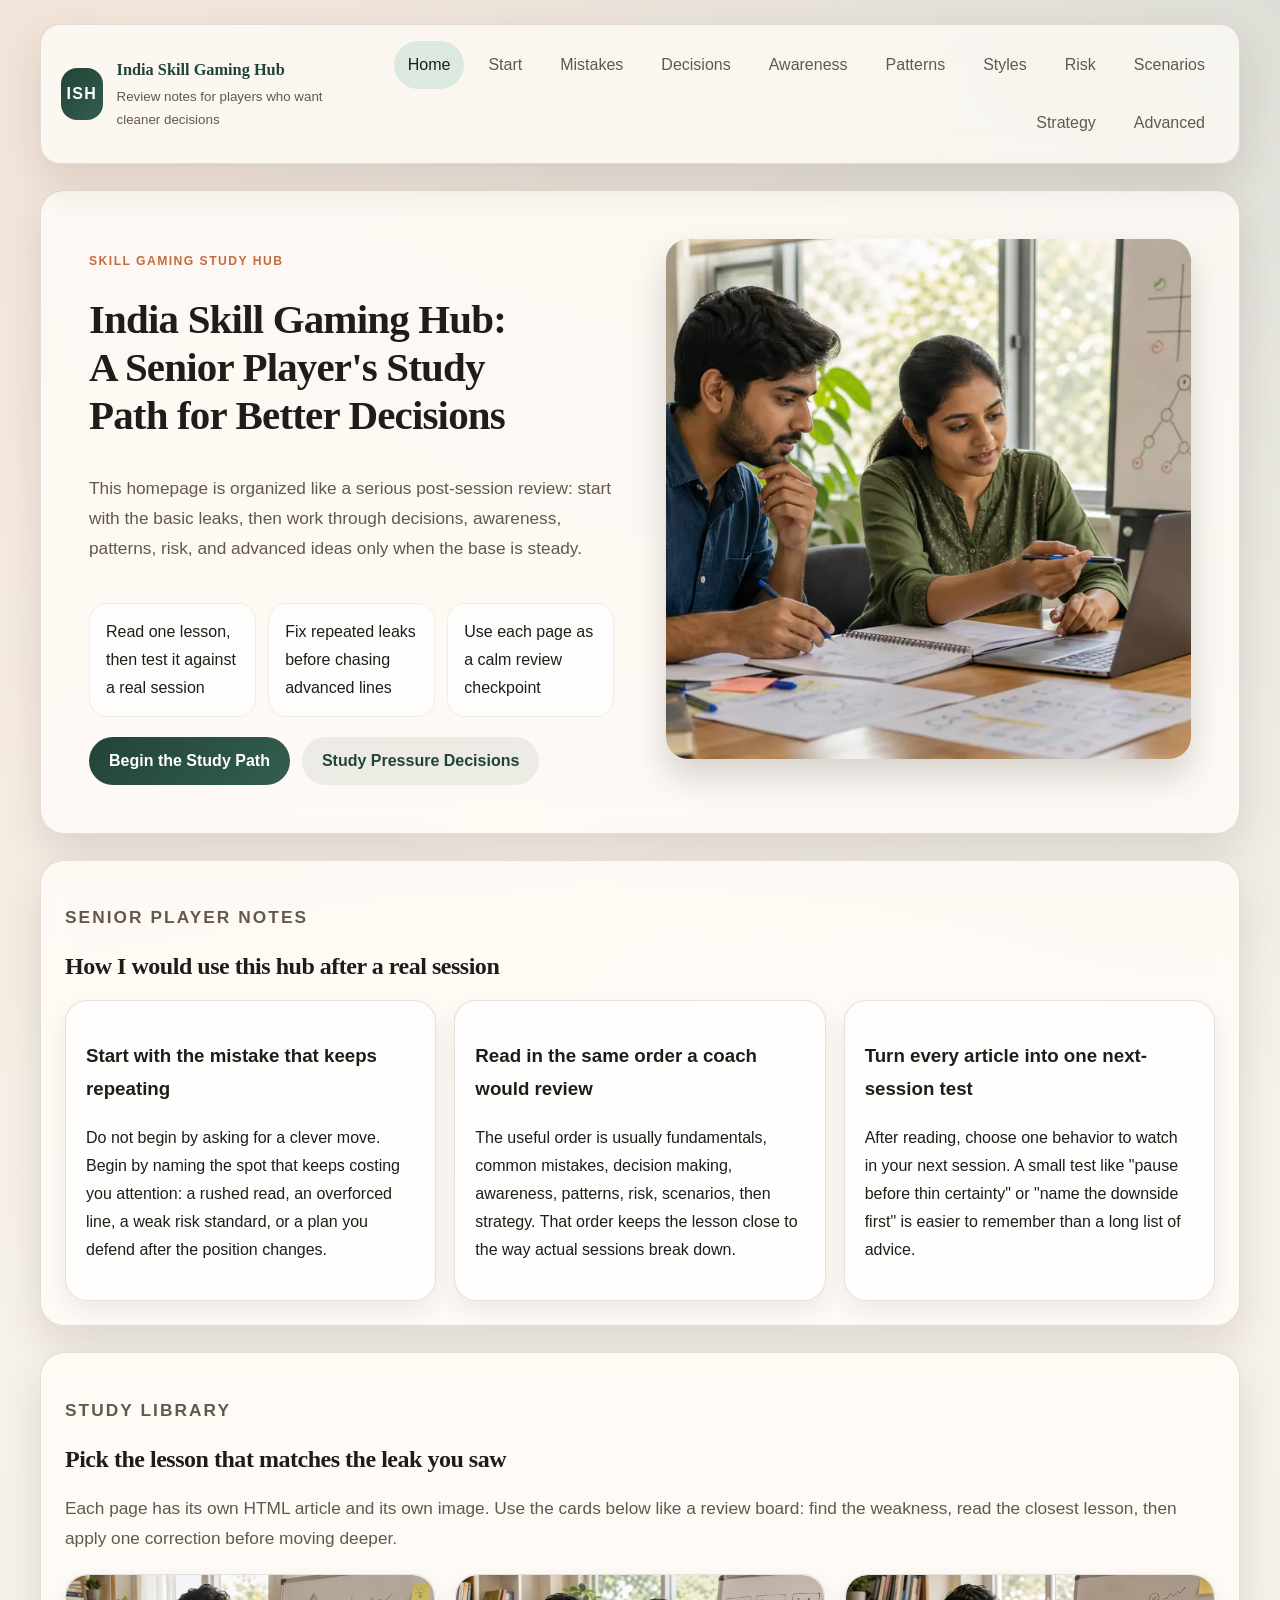
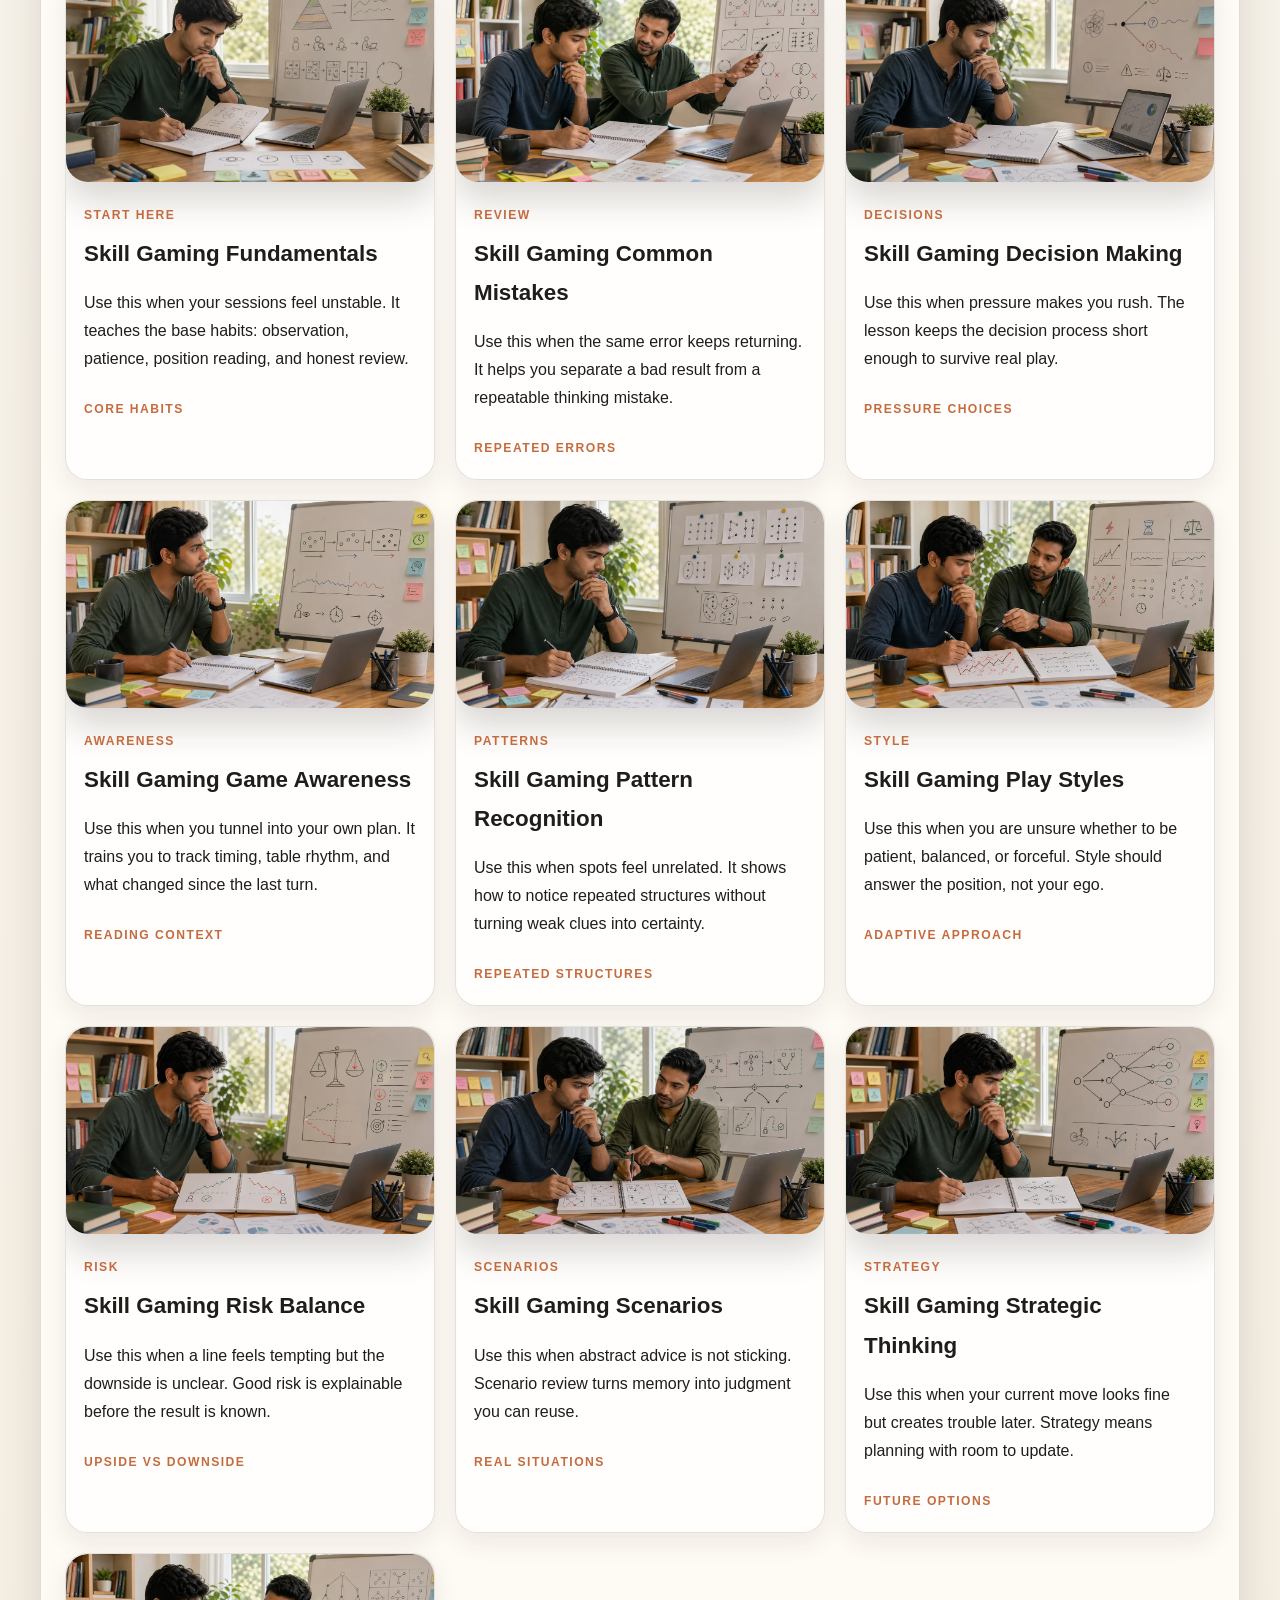
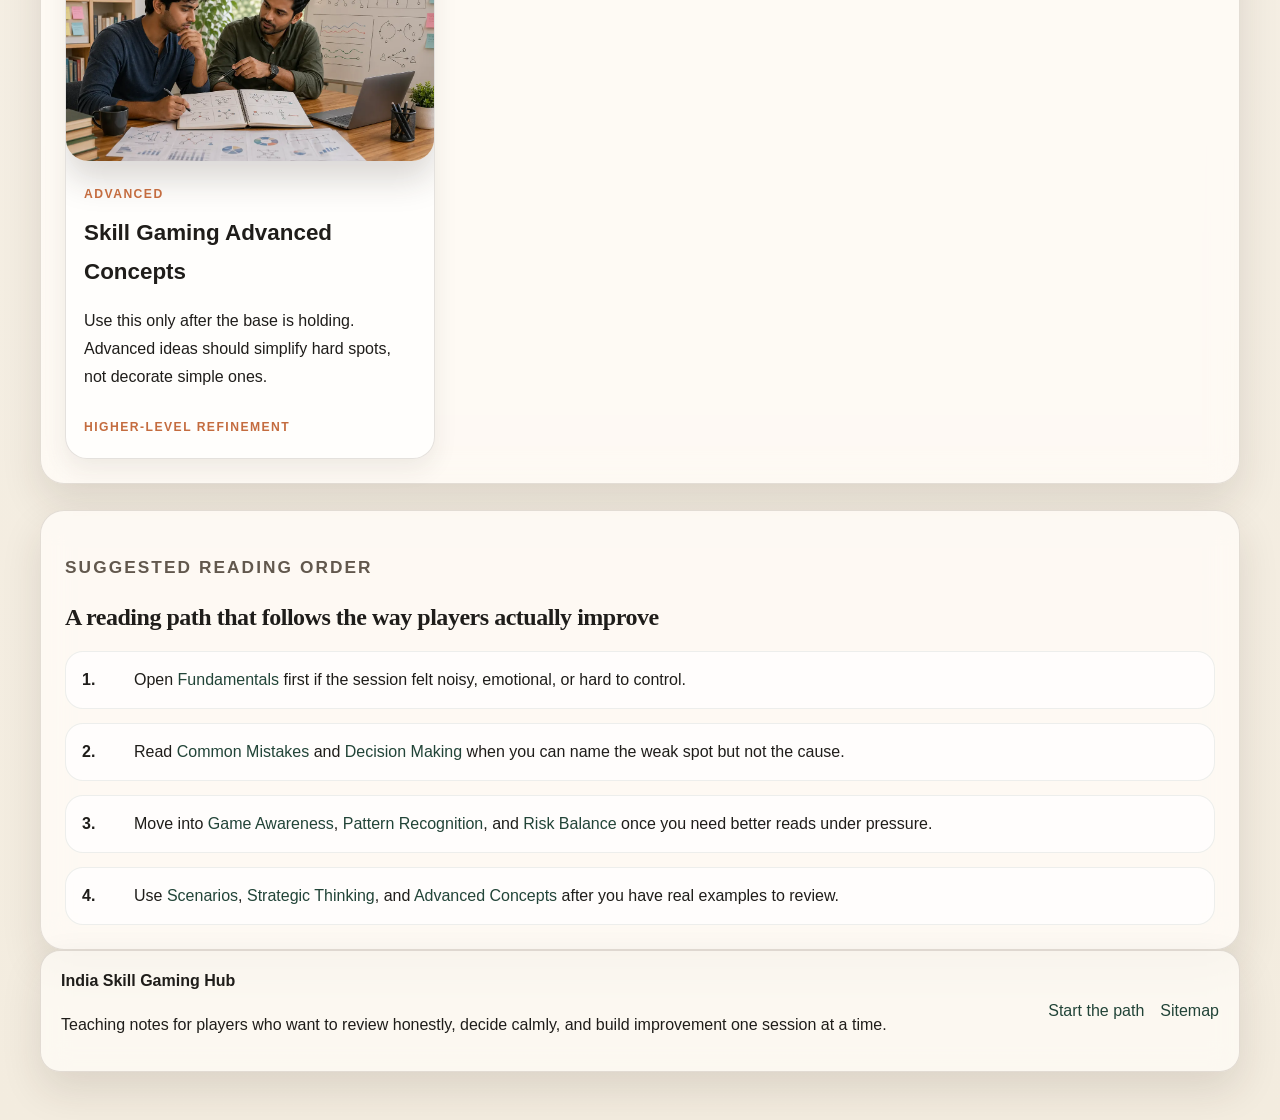
==== commit 85a7416c: "fix: 调整html样式" ====
--- a/index.html
+++ b/index.html
@@ -3,24 +3,24 @@
 <head>
   <meta charset="utf-8" />
   <meta name="viewport" content="width=device-width, initial-scale=1" />
-  <title>India Skill Gaming Hub: Practical Strategy Notes for Better Play</title>
-  <meta name="description" content="A practical skill gaming study hub built around session review, clearer decisions, stronger pattern reading, and calmer improvement." />
+  <title>India Skill Gaming Hub: A Senior Player's Study Path for Better Decisions</title>
+  <meta name="description" content="A calm skill gaming study hub written from a senior player's review desk, with lessons on fundamentals, decision quality, awareness, patterns, risk, and strategy." />
   <link rel="canonical" href="https://market-lab-cmd.github.io/india-skill-gaming-hub/index.html" />
   <meta property="og:type" content="website" />
-  <meta property="og:title" content="India Skill Gaming Hub: Practical Strategy Notes for Better Play" />
-  <meta property="og:description" content="A practical skill gaming study hub built around session review, clearer decisions, stronger pattern reading, and calmer improvement." />
+  <meta property="og:title" content="India Skill Gaming Hub: A Senior Player's Study Path for Better Decisions" />
+  <meta property="og:description" content="A calm skill gaming study hub written from a senior player's review desk, with lessons on fundamentals, decision quality, awareness, patterns, risk, and strategy." />
   <meta property="og:url" content="https://market-lab-cmd.github.io/india-skill-gaming-hub/index.html" />
   <meta property="og:image" content="https://market-lab-cmd.github.io/india-skill-gaming-hub/assets/images/overview.webp" />
   <meta name="twitter:card" content="summary_large_image" />
-  <meta name="twitter:title" content="India Skill Gaming Hub: Practical Strategy Notes for Better Play" />
-  <meta name="twitter:description" content="A practical skill gaming study hub built around session review, clearer decisions, stronger pattern reading, and calmer improvement." />
+  <meta name="twitter:title" content="India Skill Gaming Hub: A Senior Player's Study Path for Better Decisions" />
+  <meta name="twitter:description" content="A calm skill gaming study hub written from a senior player's review desk, with lessons on fundamentals, decision quality, awareness, patterns, risk, and strategy." />
   <meta name="twitter:image" content="https://market-lab-cmd.github.io/india-skill-gaming-hub/assets/images/overview.webp" />
   <link rel="stylesheet" href="assets/css/index.css" />
   <script type="application/ld+json">{
   "@context": "https://schema.org",
   "@type": "CollectionPage",
-  "name": "India Skill Gaming Hub: Practical Strategy Notes for Better Play",
-  "description": "A practical skill gaming study hub built around session review, clearer decisions, stronger pattern reading, and calmer improvement.",
+  "name": "India Skill Gaming Hub: A Senior Player's Study Path for Better Decisions",
+  "description": "A calm skill gaming study hub written from a senior player's review desk, with lessons on fundamentals, decision quality, awareness, patterns, risk, and strategy.",
   "url": "https://market-lab-cmd.github.io/india-skill-gaming-hub/index.html",
   "hasPart": [
     {
@@ -83,71 +83,72 @@
         <span class="brand-mark">ISH</span>
         <span>
           <strong>India Skill Gaming Hub</strong>
-          <small>Lessons written from the review desk, not the highlight reel</small>
+          <small>Review notes for players who want cleaner decisions</small>
         </span>
       </a>
       <button class="menu-toggle" type="button" aria-expanded="false" aria-controls="site-nav">Menu</button>
-      <nav id="site-nav" class="site-nav"><a href="index.html" class="active">Home</a><a href="fundamentals.html">Start</a><a href="common-mistakes.html">Mistakes</a><a href="decision-making.html">Decisions</a><a href="game-awareness.html">Awareness</a><a href="pattern-recognition.html">Patterns</a><a href="risk-balance.html">Risk</a><a href="scenarios.html">Scenarios</a><a href="strategic-thinking.html">Strategy</a><a href="advanced-concepts.html">Advanced</a></nav>
+      <nav id="site-nav" class="site-nav"><a href="index.html" class="active">Home</a><a href="fundamentals.html">Start</a><a href="common-mistakes.html">Mistakes</a><a href="decision-making.html">Decisions</a><a href="game-awareness.html">Awareness</a><a href="pattern-recognition.html">Patterns</a><a href="play-styles.html">Styles</a><a href="risk-balance.html">Risk</a><a href="scenarios.html">Scenarios</a><a href="strategic-thinking.html">Strategy</a><a href="advanced-concepts.html">Advanced</a></nav>
     </header>
     <main>
       <section class="hero home-hero">
         <div class="hero-copy">
           <p class="eyebrow">Skill Gaming Study Hub</p>
-          <h1>India Skill Gaming Hub: Practical Strategy Notes for Better Play</h1>
-          <p class="hero-summary">A practical skill gaming study hub built around session review, clearer decisions, stronger pattern reading, and calmer improvement.</p>
+          <h1>India Skill Gaming Hub: A Senior Player's Study Path for Better Decisions</h1>
+          <p class="hero-summary">This homepage is organized like a serious post-session review: start with the basic leaks, then work through decisions, awareness, patterns, risk, and advanced ideas only when the base is steady.</p>
           <div class="hero-points">
-            <span>Written like honest post-session notes</span>
-            <span>Built for players trying to stop repeated leaks</span>
-            <span>Organized like a real teaching path</span>
+            <span>Read one lesson, then test it against a real session</span>
+            <span>Fix repeated leaks before chasing advanced lines</span>
+            <span>Use each page as a calm review checkpoint</span>
           </div>
           <div class="hero-actions">
-            <a class="button primary" href="fundamentals.html">Start With Fundamentals</a>
-            <a class="button secondary" href="common-mistakes.html">Review Common Mistakes</a>
+            <a class="button primary" href="fundamentals.html">Begin the Study Path</a>
+            <a class="button secondary" href="decision-making.html">Study Pressure Decisions</a>
           </div>
         </div>
         <div class="hero-visual">
-          <img src="assets/images/overview.webp" alt="India Skill Gaming Hub: Practical Strategy Notes for Better Play" loading="eager" />
+          <img src="assets/images/overview.webp" alt="India Skill Gaming Hub study desk with notes and calm strategy review setup" loading="eager" />
         </div>
       </section>
       <section class="story-panel">
         <div class="section-heading">
-          <p class="eyebrow">From a Teaching Table</p>
-          <h2>What this homepage is built to do</h2>
+          <p class="eyebrow">Senior Player Notes</p>
+          <h2>How I would use this hub after a real session</h2>
         </div>
         <div class="story-grid">
-          <div class="story-card"><h3>Reduce the same mistakes before they become identity</h3><p>Experienced players know that improvement rarely starts with a brilliant move. It starts with finding the repeated leak, naming it cleanly, and fixing it before it becomes your normal habit.</p></div>
-          <div class="story-card"><h3>Give readers a real study path, not a random pile of advice</h3><p>The strongest order is usually fundamentals, mistakes, decisions, awareness, then pattern work and risk. That is the order real sessions usually break down, and it is the order solid review usually rebuilds them.</p></div>
-          <div class="story-card"><h3>Keep every lesson close to live play</h3><p>Each page is built around the same teaching loop: what the spot asked for, what players usually misread, and what adjustment gives you a better next session.</p></div>
+          <div class="story-card"><h3>Start with the mistake that keeps repeating</h3><p>Do not begin by asking for a clever move. Begin by naming the spot that keeps costing you attention: a rushed read, an overforced line, a weak risk standard, or a plan you defend after the position changes.</p></div>
+          <div class="story-card"><h3>Read in the same order a coach would review</h3><p>The useful order is usually fundamentals, common mistakes, decision making, awareness, patterns, risk, scenarios, then strategy. That order keeps the lesson close to the way actual sessions break down.</p></div>
+          <div class="story-card"><h3>Turn every article into one next-session test</h3><p>After reading, choose one behavior to watch in your next session. A small test like "pause before thin certainty" or "name the downside first" is easier to remember than a long list of advice.</p></div>
         </div>
       </section>
       <section class="hub-grid-section">
         <div class="section-heading">
           <p class="eyebrow">Study Library</p>
-          <h2>Choose the layer of play you want to sharpen</h2>
-          <p>Use the library the same way an experienced player uses review notes: start with the leak that is costing you most often, then move one layer deeper once the base starts holding.</p>
+          <h2>Pick the lesson that matches the leak you saw</h2>
+          <p>Each page has its own HTML article and its own image. Use the cards below like a review board: find the weakness, read the closest lesson, then apply one correction before moving deeper.</p>
         </div>
-        <div class="guide-grid"><a class="guide-card" href="fundamentals.html"><img src="assets/images/fundamentals.webp" alt="Skill Gaming Fundamentals: The Habits That Make Every Decision Better" loading="lazy" /><div class="guide-card-copy"><span class="eyebrow">Start Here</span><h3>Skill Gaming Fundamentals</h3><p>Learn the core habits that keep decisions stable when a session gets noisy: observation, patience, position reading, and honest review.</p><span class="guide-meta">Core habits</span></div></a><a class="guide-card" href="common-mistakes.html"><img src="assets/images/common-mistakes.webp" alt="Skill Gaming Common Mistakes: Why Players Repeat the Same Errors" loading="lazy" /><div class="guide-card-copy"><span class="eyebrow">Review</span><h3>Skill Gaming Common Mistakes</h3><p>A practical lesson on repeated mistakes, why they feel normal in the moment, and how stronger players correct them through review.</p><span class="guide-meta">Repeated errors</span></div></a><a class="guide-card" href="decision-making.html"><img src="assets/images/decision-making.webp" alt="Skill Gaming Decision Making: How to Choose Well Under Pressure" loading="lazy" /><div class="guide-card-copy"><span class="eyebrow">Decisions</span><h3>Skill Gaming Decision Making</h3><p>A teaching guide to pressure decisions, incomplete information, and the short decision process that survives real play.</p><span class="guide-meta">Pressure choices</span></div></a><a class="guide-card" href="game-awareness.html"><img src="assets/images/game-awareness.webp" alt="Skill Gaming Game Awareness: How to Read More Than Your Own Plan" loading="lazy" /><div class="guide-card-copy"><span class="eyebrow">Awareness</span><h3>Skill Gaming Game Awareness</h3><p>Build game awareness by tracking context, timing, and live changes instead of tunneling into your own idea.</p><span class="guide-meta">Reading context</span></div></a><a class="guide-card" href="pattern-recognition.html"><img src="assets/images/pattern-recognition.webp" alt="Skill Gaming Pattern Recognition: How to Notice What Keeps Repeating" loading="lazy" /><div class="guide-card-copy"><span class="eyebrow">Patterns</span><h3>Skill Gaming Pattern Recognition</h3><p>Learn how experienced players spot repeated structures, avoid false patterns, and use review notes more intelligently.</p><span class="guide-meta">Repeated structures</span></div></a><a class="guide-card" href="play-styles.html"><img src="assets/images/play-styles.webp" alt="Skill Gaming Play Styles: When Aggressive, Patient, or Balanced Play Makes Sense" loading="lazy" /><div class="guide-card-copy"><span class="eyebrow">Style</span><h3>Skill Gaming Play Styles</h3><p>A practical comparison of aggressive, patient, and balanced play, and how style should follow the position instead of ego.</p><span class="guide-meta">Adaptive approach</span></div></a><a class="guide-card" href="risk-balance.html"><img src="assets/images/risk-balance.webp" alt="Skill Gaming Risk Balance: How to Take Smart Risks Without Guessing" loading="lazy" /><div class="guide-card-copy"><span class="eyebrow">Risk</span><h3>Skill Gaming Risk Balance</h3><p>Study how to separate necessary risk from impatience, judge downside honestly, and keep courage from turning into carelessness.</p><span class="guide-meta">Upside vs downside</span></div></a><a class="guide-card" href="scenarios.html"><img src="assets/images/scenarios.webp" alt="Skill Gaming Scenarios: How to Learn From Real Situations Instead of Abstract Tips" loading="lazy" /><div class="guide-card-copy"><span class="eyebrow">Scenarios</span><h3>Skill Gaming Scenarios</h3><p>Use real scenarios to find turning points, compare similar spots, and turn memory into reusable judgment.</p><span class="guide-meta">Real situations</span></div></a><a class="guide-card" href="strategic-thinking.html"><img src="assets/images/strategic-thinking.webp" alt="Skill Gaming Strategic Thinking: How to Plan Beyond the Current Move" loading="lazy" /><div class="guide-card-copy"><span class="eyebrow">Strategy</span><h3>Skill Gaming Strategic Thinking</h3><p>Learn how stronger players think one or two steps ahead, respect trade-offs, and keep plans flexible under pressure.</p><span class="guide-meta">Future options</span></div></a><a class="guide-card" href="advanced-concepts.html"><img src="assets/images/advanced-concepts.webp" alt="Skill Gaming Advanced Concepts: Higher-Level Ideas That Still Need Practical Use" loading="lazy" /><div class="guide-card-copy"><span class="eyebrow">Advanced</span><h3>Skill Gaming Advanced Concepts</h3><p>A practical lesson on advanced concepts, adaptation, layered information, and the restraint that keeps higher-level thinking useful.</p><span class="guide-meta">Higher-level refinement</span></div></a></div>
+        <div class="guide-grid"><a class="guide-card" href="fundamentals.html"><img src="assets/images/fundamentals.webp" alt="Skill gaming fundamentals study scene" loading="lazy" /><div class="guide-card-copy"><span class="eyebrow">Start Here</span><h3>Skill Gaming Fundamentals</h3><p>Use this when your sessions feel unstable. It teaches the base habits: observation, patience, position reading, and honest review.</p><span class="guide-meta">Core habits</span></div></a><a class="guide-card" href="common-mistakes.html"><img src="assets/images/common-mistakes.webp" alt="Skill gaming common mistakes review scene" loading="lazy" /><div class="guide-card-copy"><span class="eyebrow">Review</span><h3>Skill Gaming Common Mistakes</h3><p>Use this when the same error keeps returning. It helps you separate a bad result from a repeatable thinking mistake.</p><span class="guide-meta">Repeated errors</span></div></a><a class="guide-card" href="decision-making.html"><img src="assets/images/decision-making.webp" alt="Skill gaming decision making study scene" loading="lazy" /><div class="guide-card-copy"><span class="eyebrow">Decisions</span><h3>Skill Gaming Decision Making</h3><p>Use this when pressure makes you rush. The lesson keeps the decision process short enough to survive real play.</p><span class="guide-meta">Pressure choices</span></div></a><a class="guide-card" href="game-awareness.html"><img src="assets/images/game-awareness.webp" alt="Skill gaming awareness practice scene" loading="lazy" /><div class="guide-card-copy"><span class="eyebrow">Awareness</span><h3>Skill Gaming Game Awareness</h3><p>Use this when you tunnel into your own plan. It trains you to track timing, table rhythm, and what changed since the last turn.</p><span class="guide-meta">Reading context</span></div></a><a class="guide-card" href="pattern-recognition.html"><img src="assets/images/pattern-recognition.webp" alt="Skill gaming pattern recognition study setup" loading="lazy" /><div class="guide-card-copy"><span class="eyebrow">Patterns</span><h3>Skill Gaming Pattern Recognition</h3><p>Use this when spots feel unrelated. It shows how to notice repeated structures without turning weak clues into certainty.</p><span class="guide-meta">Repeated structures</span></div></a><a class="guide-card" href="play-styles.html"><img src="assets/images/play-styles.webp" alt="Skill gaming play styles comparison workspace" loading="lazy" /><div class="guide-card-copy"><span class="eyebrow">Style</span><h3>Skill Gaming Play Styles</h3><p>Use this when you are unsure whether to be patient, balanced, or forceful. Style should answer the position, not your ego.</p><span class="guide-meta">Adaptive approach</span></div></a><a class="guide-card" href="risk-balance.html"><img src="assets/images/risk-balance.webp" alt="Skill gaming risk balance learning scene" loading="lazy" /><div class="guide-card-copy"><span class="eyebrow">Risk</span><h3>Skill Gaming Risk Balance</h3><p>Use this when a line feels tempting but the downside is unclear. Good risk is explainable before the result is known.</p><span class="guide-meta">Upside vs downside</span></div></a><a class="guide-card" href="scenarios.html"><img src="assets/images/scenarios.webp" alt="Skill gaming scenario study scene" loading="lazy" /><div class="guide-card-copy"><span class="eyebrow">Scenarios</span><h3>Skill Gaming Scenarios</h3><p>Use this when abstract advice is not sticking. Scenario review turns memory into judgment you can reuse.</p><span class="guide-meta">Real situations</span></div></a><a class="guide-card" href="strategic-thinking.html"><img src="assets/images/strategic-thinking.webp" alt="Skill gaming strategic thinking workspace" loading="lazy" /><div class="guide-card-copy"><span class="eyebrow">Strategy</span><h3>Skill Gaming Strategic Thinking</h3><p>Use this when your current move looks fine but creates trouble later. Strategy means planning with room to update.</p><span class="guide-meta">Future options</span></div></a><a class="guide-card" href="advanced-concepts.html"><img src="assets/images/advanced-concepts.webp" alt="Skill gaming advanced concepts study scene" loading="lazy" /><div class="guide-card-copy"><span class="eyebrow">Advanced</span><h3>Skill Gaming Advanced Concepts</h3><p>Use this only after the base is holding. Advanced ideas should simplify hard spots, not decorate simple ones.</p><span class="guide-meta">Higher-level refinement</span></div></a></div>
       </section>
       <section class="pathway-panel">
         <div class="section-heading">
           <p class="eyebrow">Suggested Reading Order</p>
-          <h2>A study path that matches how real sessions usually go wrong</h2>
+          <h2>A reading path that follows the way players actually improve</h2>
         </div>
         <div class="pathway-steps">
-          <div class="path-step"><strong>1.</strong><span>Start with <a href="fundamentals.html">Fundamentals</a> and <a href="common-mistakes.html">Common Mistakes</a> to steady the base.</span></div>
-          <div class="path-step"><strong>2.</strong><span>Move to <a href="decision-making.html">Decision Making</a> and <a href="risk-balance.html">Risk Balance</a> to clean up pressure spots.</span></div>
-          <div class="path-step"><strong>3.</strong><span>Use <a href="game-awareness.html">Game Awareness</a> and <a href="pattern-recognition.html">Pattern Recognition</a> to read the table earlier and more honestly.</span></div>
-          <div class="path-step"><strong>4.</strong><span>Then go deeper with <a href="scenarios.html">Scenarios</a>, <a href="strategic-thinking.html">Strategic Thinking</a>, and <a href="advanced-concepts.html">Advanced Concepts</a>.</span></div>
+          <div class="path-step"><strong>1.</strong><span>Open <a href="fundamentals.html">Fundamentals</a> first if the session felt noisy, emotional, or hard to control.</span></div>
+          <div class="path-step"><strong>2.</strong><span>Read <a href="common-mistakes.html">Common Mistakes</a> and <a href="decision-making.html">Decision Making</a> when you can name the weak spot but not the cause.</span></div>
+          <div class="path-step"><strong>3.</strong><span>Move into <a href="game-awareness.html">Game Awareness</a>, <a href="pattern-recognition.html">Pattern Recognition</a>, and <a href="risk-balance.html">Risk Balance</a> once you need better reads under pressure.</span></div>
+          <div class="path-step"><strong>4.</strong><span>Use <a href="scenarios.html">Scenarios</a>, <a href="strategic-thinking.html">Strategic Thinking</a>, and <a href="advanced-concepts.html">Advanced Concepts</a> after you have real examples to review.</span></div>
         </div>
       </section>
     </main>
     <footer class="site-footer">
       <div>
         <strong>India Skill Gaming Hub</strong>
-        <p>Practical teaching notes for readers who want calmer judgment, sharper review, and more repeatable improvement.</p>
+        <p>Teaching notes for players who want to review honestly, decide calmly, and build improvement one session at a time.</p>
       </div>
       <div class="footer-links">
-        <a href="https://market-lab-cmd.github.io/india-skill-gaming-hub/">External Reference</a>
+        <a href="fundamentals.html">Start the path</a>
+        <a href="sitemap.xml">Sitemap</a>
       </div>
     </footer>
   </div>
--- a/assets/css/index.css
+++ b/assets/css/index.css
@@ -175,10 +175,17 @@
 
 .hero {
   display: grid;
-  grid-template-columns: minmax(0, 1.15fr) minmax(300px, 0.85fr);
-  gap: 30px;
-  padding: 26px;
-  align-items: center;
+  grid-template-columns: minmax(0, 1fr) minmax(360px, 1fr);
+  gap: clamp(28px, 4vw, 56px);
+  padding: clamp(26px, 4vw, 48px);
+  align-items: stretch;
+}
+
+.hero-copy {
+  display: flex;
+  flex-direction: column;
+  justify-content: center;
+  min-width: 0;
 }
 
 .hero-copy h1,
@@ -193,8 +200,9 @@
 }
 
 .hero-copy h1 {
-  margin: 10px 0 14px;
-  font-size: clamp(2.4rem, 4vw, 4.6rem);
+  max-width: 11.5em;
+  margin: 10px 0 16px;
+  font-size: clamp(2.45rem, 3.2vw, 4rem);
 }
 
 .eyebrow,
@@ -215,6 +223,10 @@
   color: var(--muted);
 }
 
+.hero-summary {
+  max-width: 64ch;
+}
+
 .hero-points,
 .hero-actions,
 .pathway-steps,
@@ -268,13 +280,36 @@
   text-decoration: none;
 }
 
+.hero-visual {
+  display: flex;
+  min-height: 100%;
+}
+
 .hero-visual img,
 .guide-card img {
   width: 100%;
-  height: auto;
   object-fit: cover;
   border-radius: 22px;
   box-shadow: 0 18px 34px rgba(44, 34, 25, 0.18);
+}
+
+.hero-visual img {
+  height: 100%;
+  min-height: 360px;
+  max-height: 520px;
+  object-position: center;
+}
+
+.home-hero .hero-copy h1 {
+  max-width: 10.8em;
+}
+
+.home-hero .hero-visual img {
+  min-height: 430px;
+}
+
+.article-hero .hero-copy h1 {
+  font-size: clamp(2.25rem, 3vw, 3.65rem);
 }
 
 .story-panel,
@@ -491,6 +526,17 @@
 
   .page-toc {
     position: static;
+  }
+
+  .hero-copy h1,
+  .home-hero .hero-copy h1 {
+    max-width: 100%;
+  }
+
+  .hero-visual img,
+  .home-hero .hero-visual img {
+    min-height: 320px;
+    max-height: 420px;
   }
 }
 
@@ -533,6 +579,17 @@
     padding: 18px;
   }
 
+  .hero-copy h1,
+  .article-hero .hero-copy h1 {
+    font-size: clamp(2rem, 9vw, 2.8rem);
+  }
+
+  .hero-visual img,
+  .home-hero .hero-visual img {
+    min-height: 220px;
+    max-height: 300px;
+  }
+
   .hero-points,
   .hero-actions {
     grid-template-columns: 1fr;
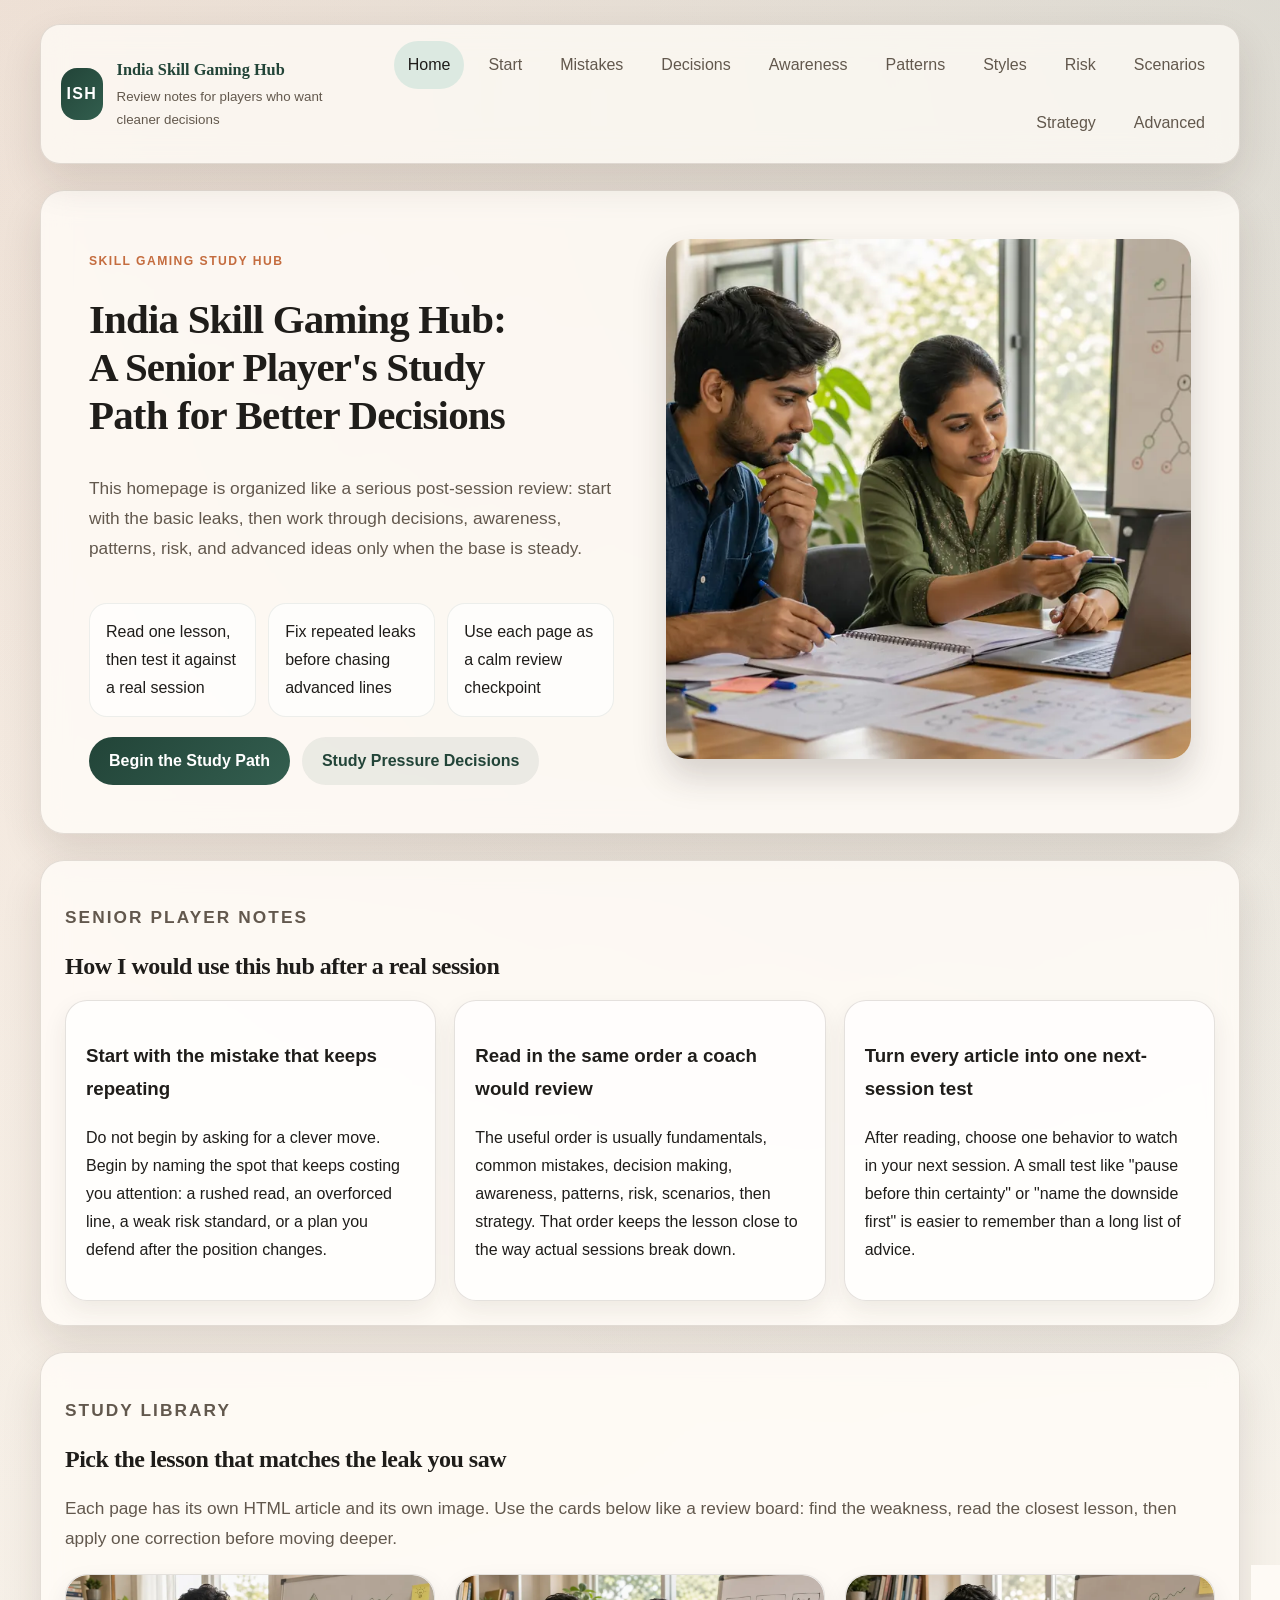
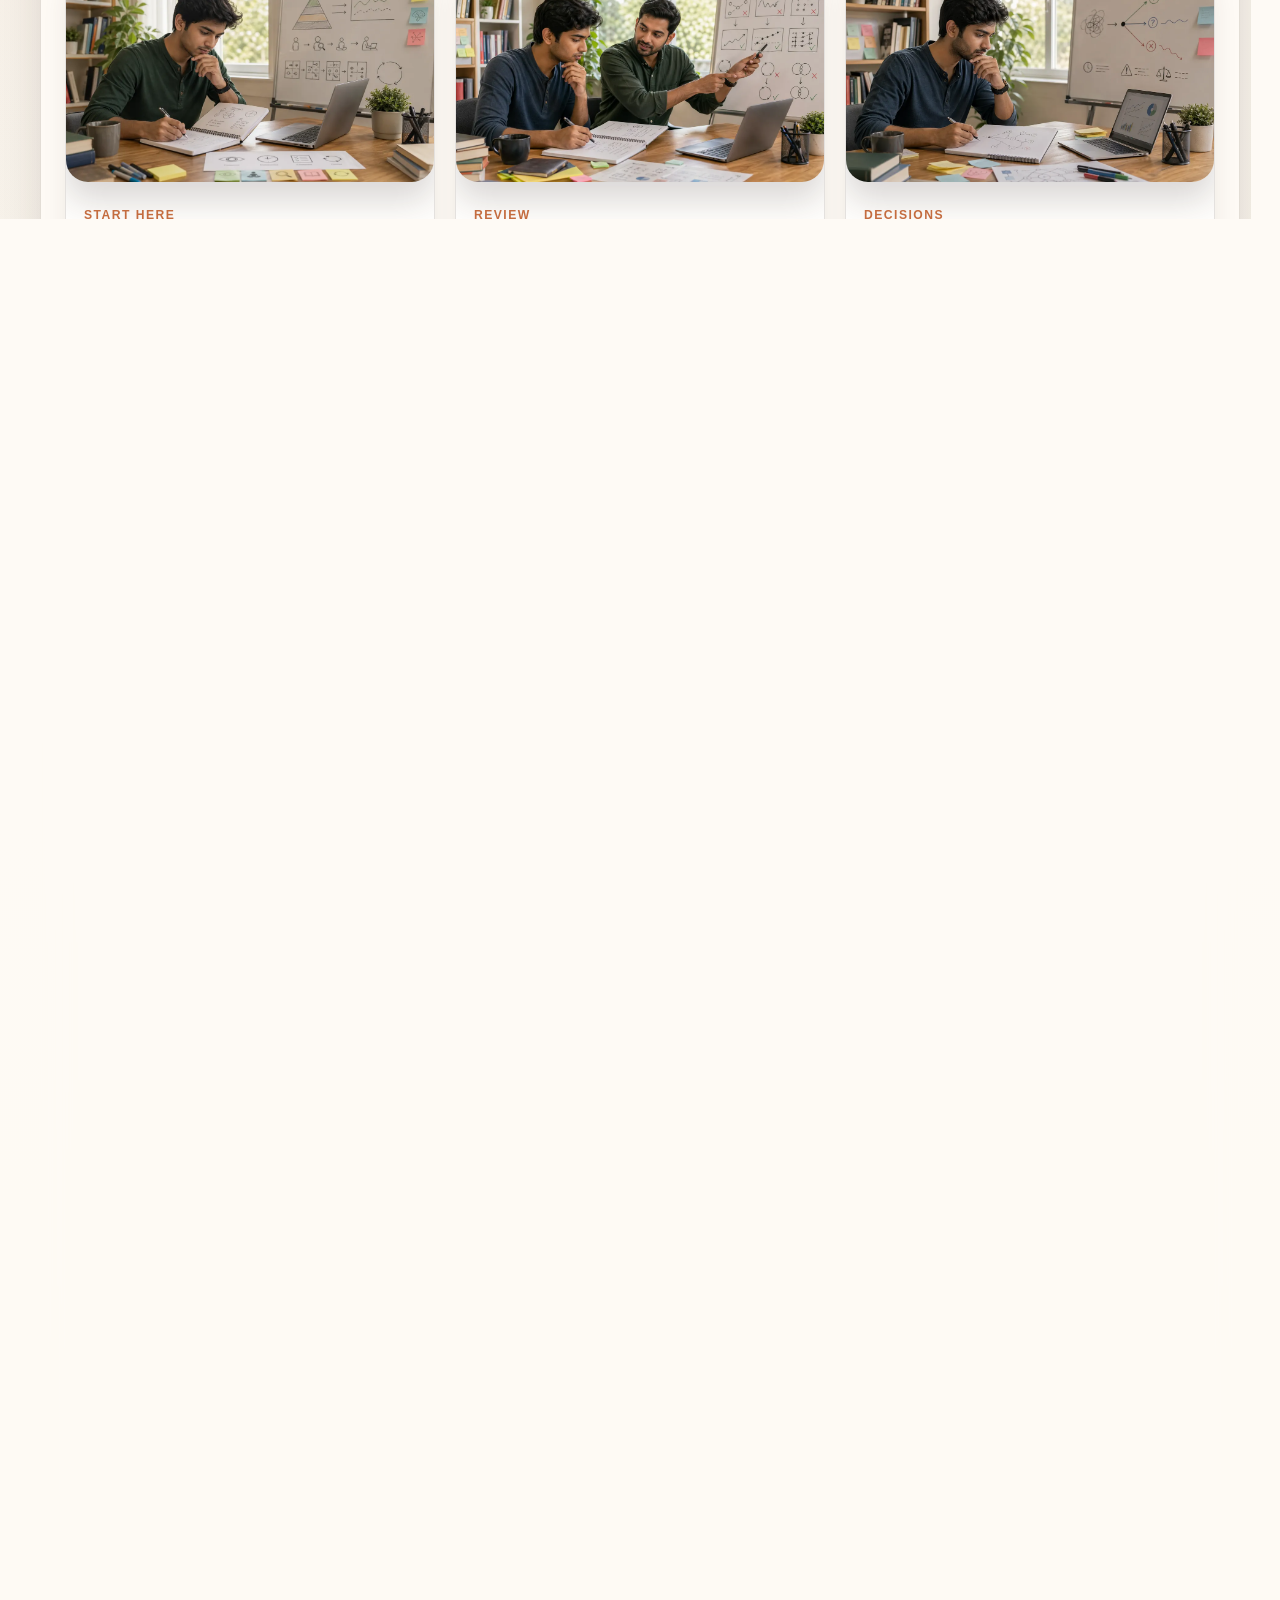
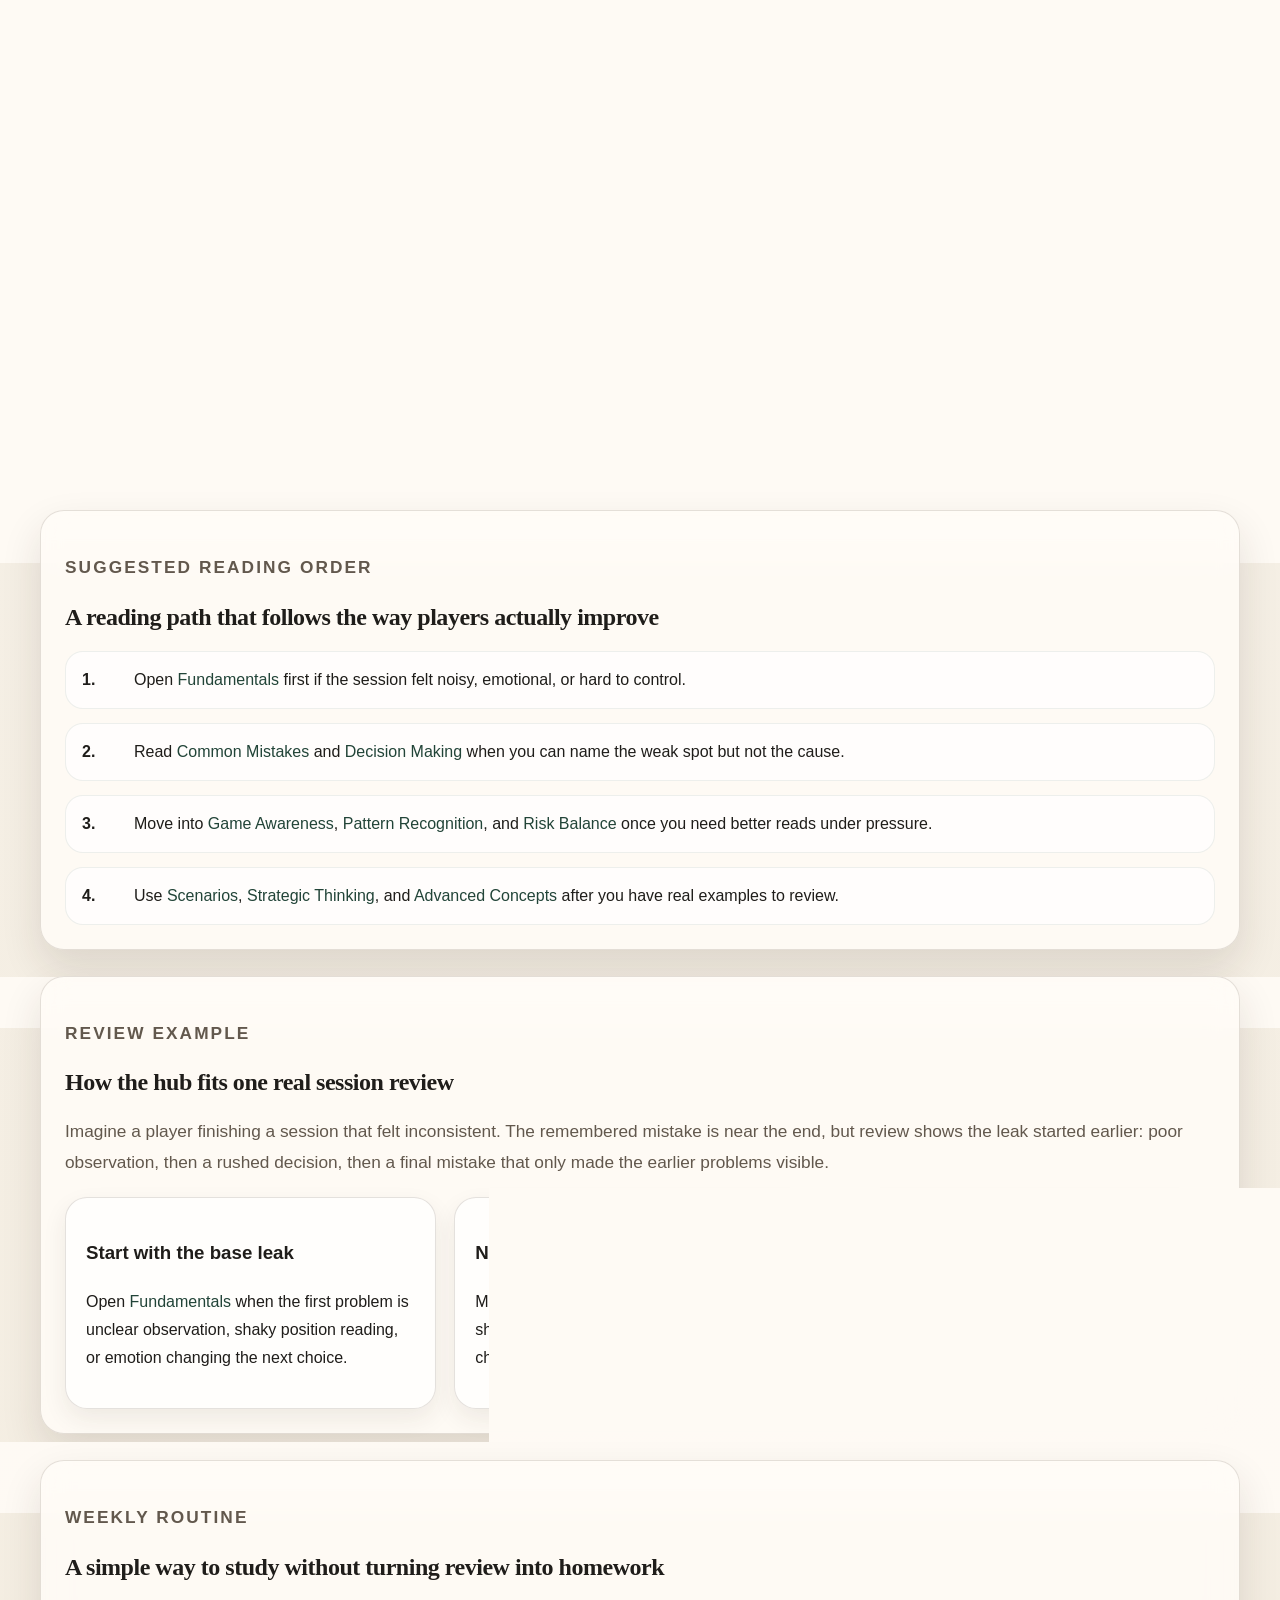
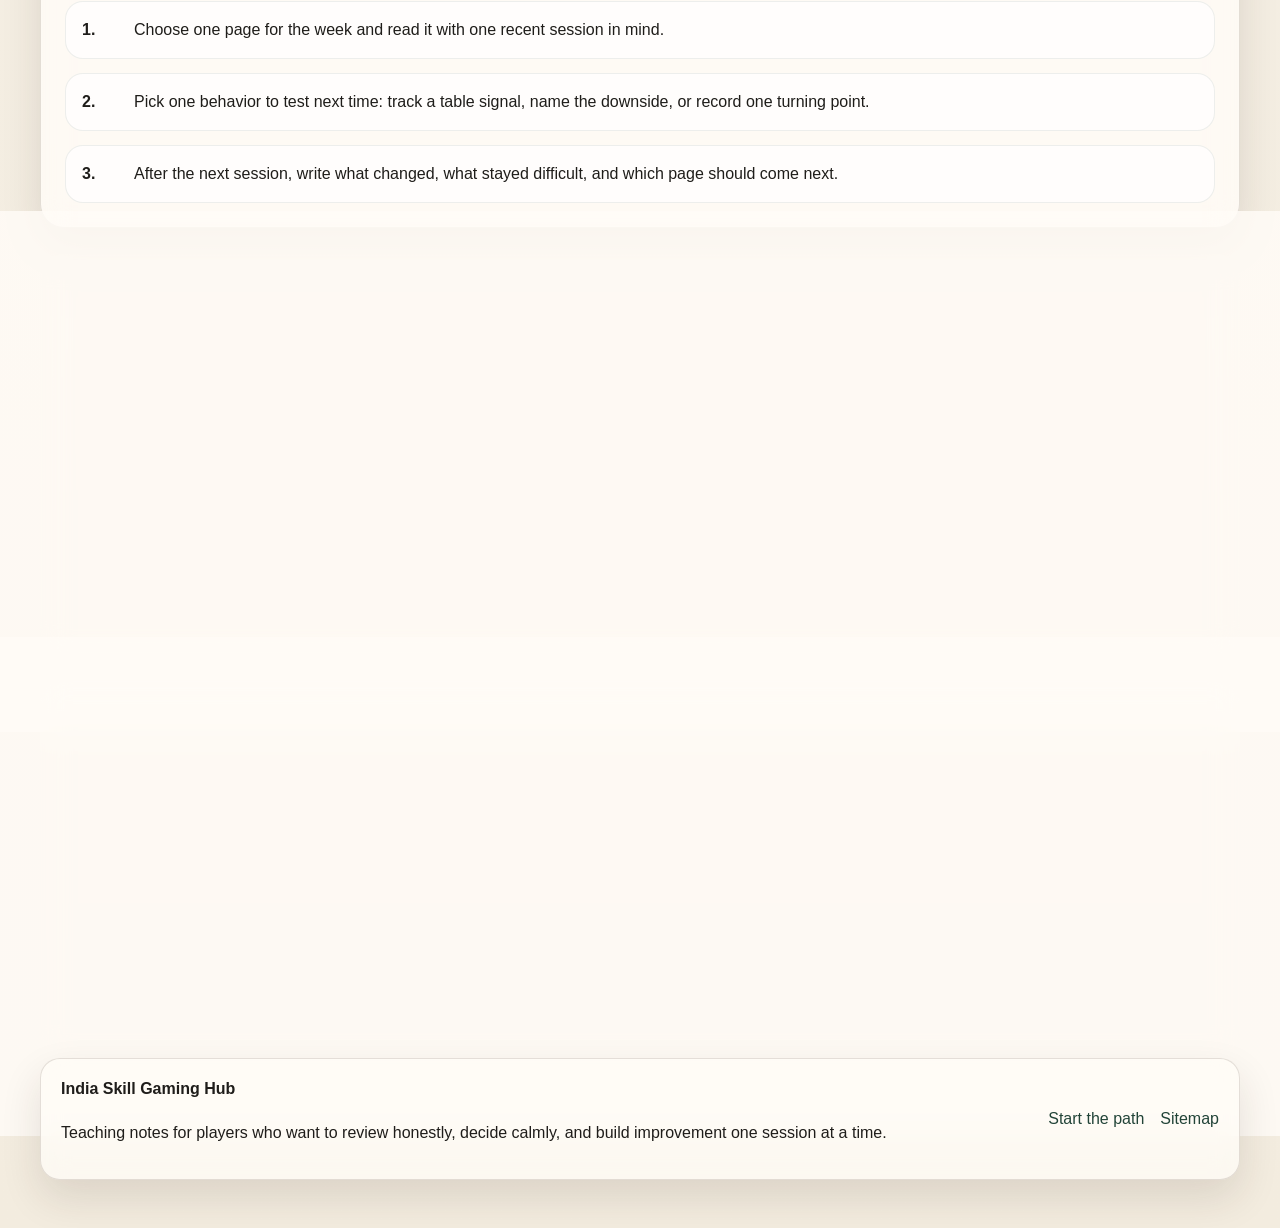
==== commit d4789926: "docs: 为多个页面添加真实案例和练习方法 为fundamentals.html、common-mistakes.html等页面添加"真实案例"、"常见原因"和"练习方法"章节 新增"玩家检查清单"" ====
--- a/index.html
+++ b/index.html
@@ -140,6 +140,52 @@
           <div class="path-step"><strong>4.</strong><span>Use <a href="scenarios.html">Scenarios</a>, <a href="strategic-thinking.html">Strategic Thinking</a>, and <a href="advanced-concepts.html">Advanced Concepts</a> after you have real examples to review.</span></div>
         </div>
       </section>
+      <section class="story-panel">
+        <div class="section-heading">
+          <p class="eyebrow">Review Example</p>
+          <h2>How the hub fits one real session review</h2>
+          <p>Imagine a player finishing a session that felt inconsistent. The remembered mistake is near the end, but review shows the leak started earlier: poor observation, then a rushed decision, then a final mistake that only made the earlier problems visible.</p>
+        </div>
+        <div class="story-grid">
+          <div class="story-card"><h3>Start with the base leak</h3><p>Open <a href="fundamentals.html">Fundamentals</a> when the first problem is unclear observation, shaky position reading, or emotion changing the next choice.</p></div>
+          <div class="story-card"><h3>Name the decision problem</h3><p>Move to <a href="decision-making.html">Decision Making</a> when the review shows false urgency, weak information, or a choice that made the next turn harder.</p></div>
+          <div class="story-card"><h3>Find the repeated pattern</h3><p>Use <a href="common-mistakes.html">Common Mistakes</a> when the same thinking error keeps returning under different surface situations.</p></div>
+        </div>
+      </section>
+      <section class="pathway-panel">
+        <div class="section-heading">
+          <p class="eyebrow">Weekly Routine</p>
+          <h2>A simple way to study without turning review into homework</h2>
+        </div>
+        <div class="pathway-steps">
+          <div class="path-step"><strong>1.</strong><span>Choose one page for the week and read it with one recent session in mind.</span></div>
+          <div class="path-step"><strong>2.</strong><span>Pick one behavior to test next time: track a table signal, name the downside, or record one turning point.</span></div>
+          <div class="path-step"><strong>3.</strong><span>After the next session, write what changed, what stayed difficult, and which page should come next.</span></div>
+        </div>
+      </section>
+      <section class="hub-grid-section">
+        <div class="section-heading">
+          <p class="eyebrow">Targeted Paths</p>
+          <h2>Use the hub based on the leak you actually saw</h2>
+          <p>The fastest path is not always the same for every player. Pick the route that matches your review notes.</p>
+        </div>
+        <div class="story-grid">
+          <div class="story-card"><h3>Rushed decisions</h3><p>Read <a href="fundamentals.html">Fundamentals</a>, then <a href="decision-making.html">Decision Making</a>, then <a href="risk-balance.html">Risk Balance</a>.</p></div>
+          <div class="story-card"><h3>Missed table changes</h3><p>Read <a href="game-awareness.html">Game Awareness</a>, then <a href="pattern-recognition.html">Pattern Recognition</a>, then <a href="scenarios.html">Scenarios</a>.</p></div>
+          <div class="story-card"><h3>Unstable style</h3><p>Read <a href="play-styles.html">Play Styles</a>, then <a href="common-mistakes.html">Common Mistakes</a>, then <a href="strategic-thinking.html">Strategic Thinking</a>.</p></div>
+        </div>
+      </section>
+      <section class="story-panel">
+        <div class="section-heading">
+          <p class="eyebrow">Search And Learning</p>
+          <h2>Written for discovery, but built for real players</h2>
+        </div>
+        <div class="story-grid">
+          <div class="story-card"><h3>Clear topic language</h3><p>Each page uses direct headings and natural internal links so search engines can understand the topic without keyword stuffing.</p></div>
+          <div class="story-card"><h3>Session-level examples</h3><p>The lessons explain what a mistake looks like during play, why it feels reasonable, and how to review it afterward.</p></div>
+          <div class="story-card"><h3>Actionable review</h3><p>The best question is not "what is the perfect move?" It is "what did I miss, why did I miss it, and how will I catch it earlier next time?"</p></div>
+        </div>
+      </section>
     </main>
     <footer class="site-footer">
       <div>
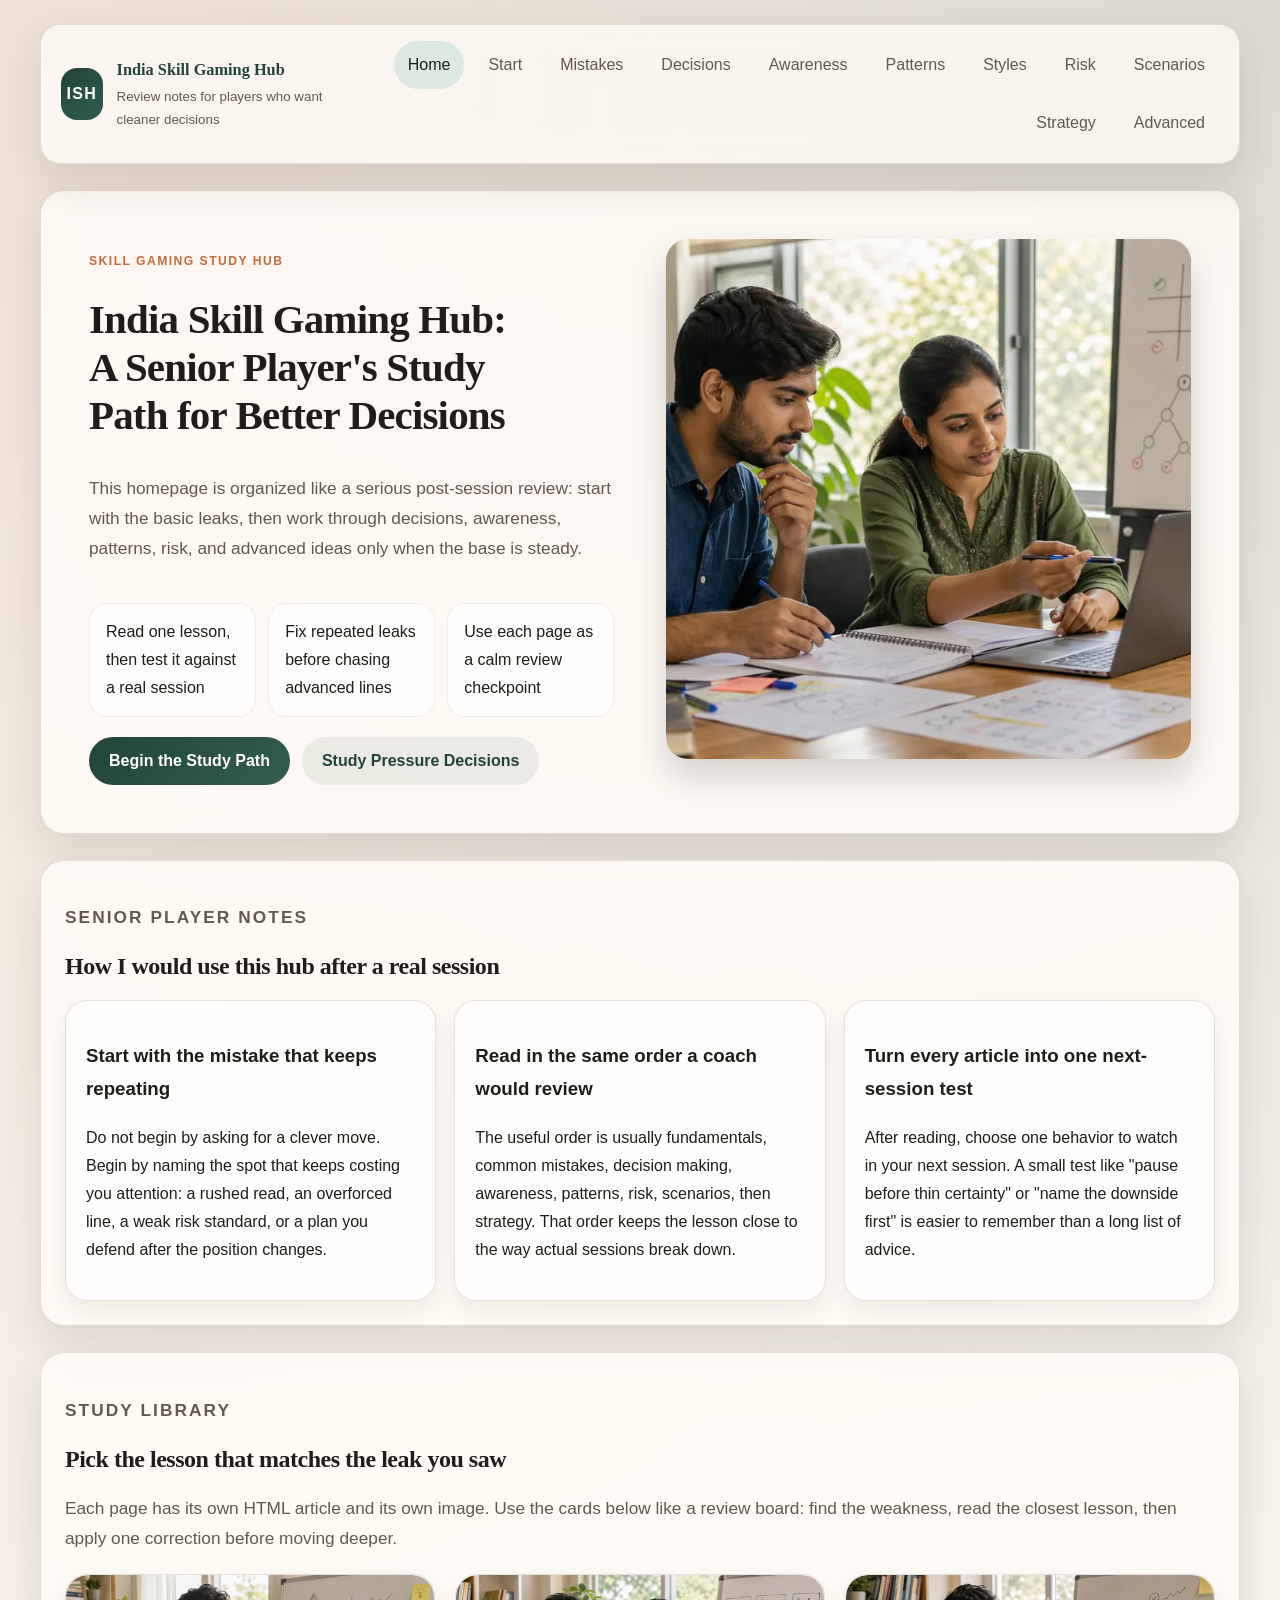
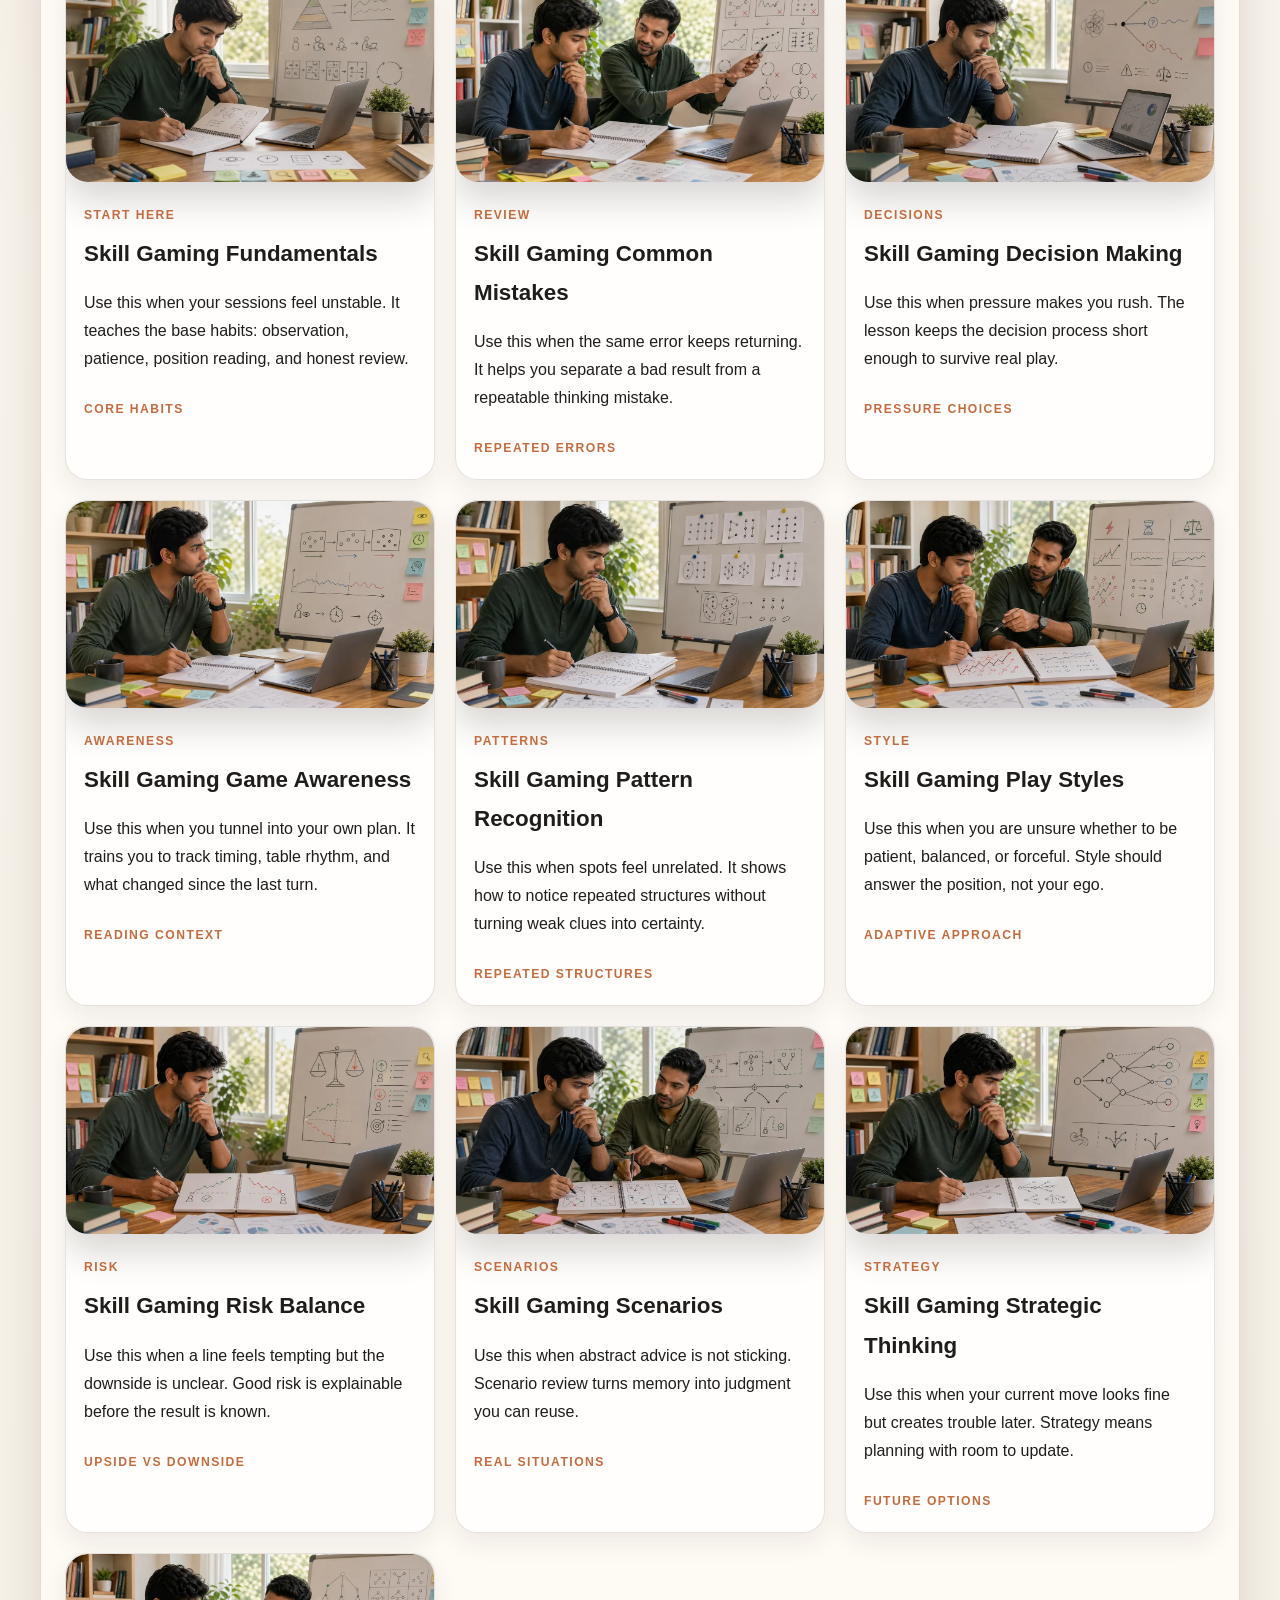
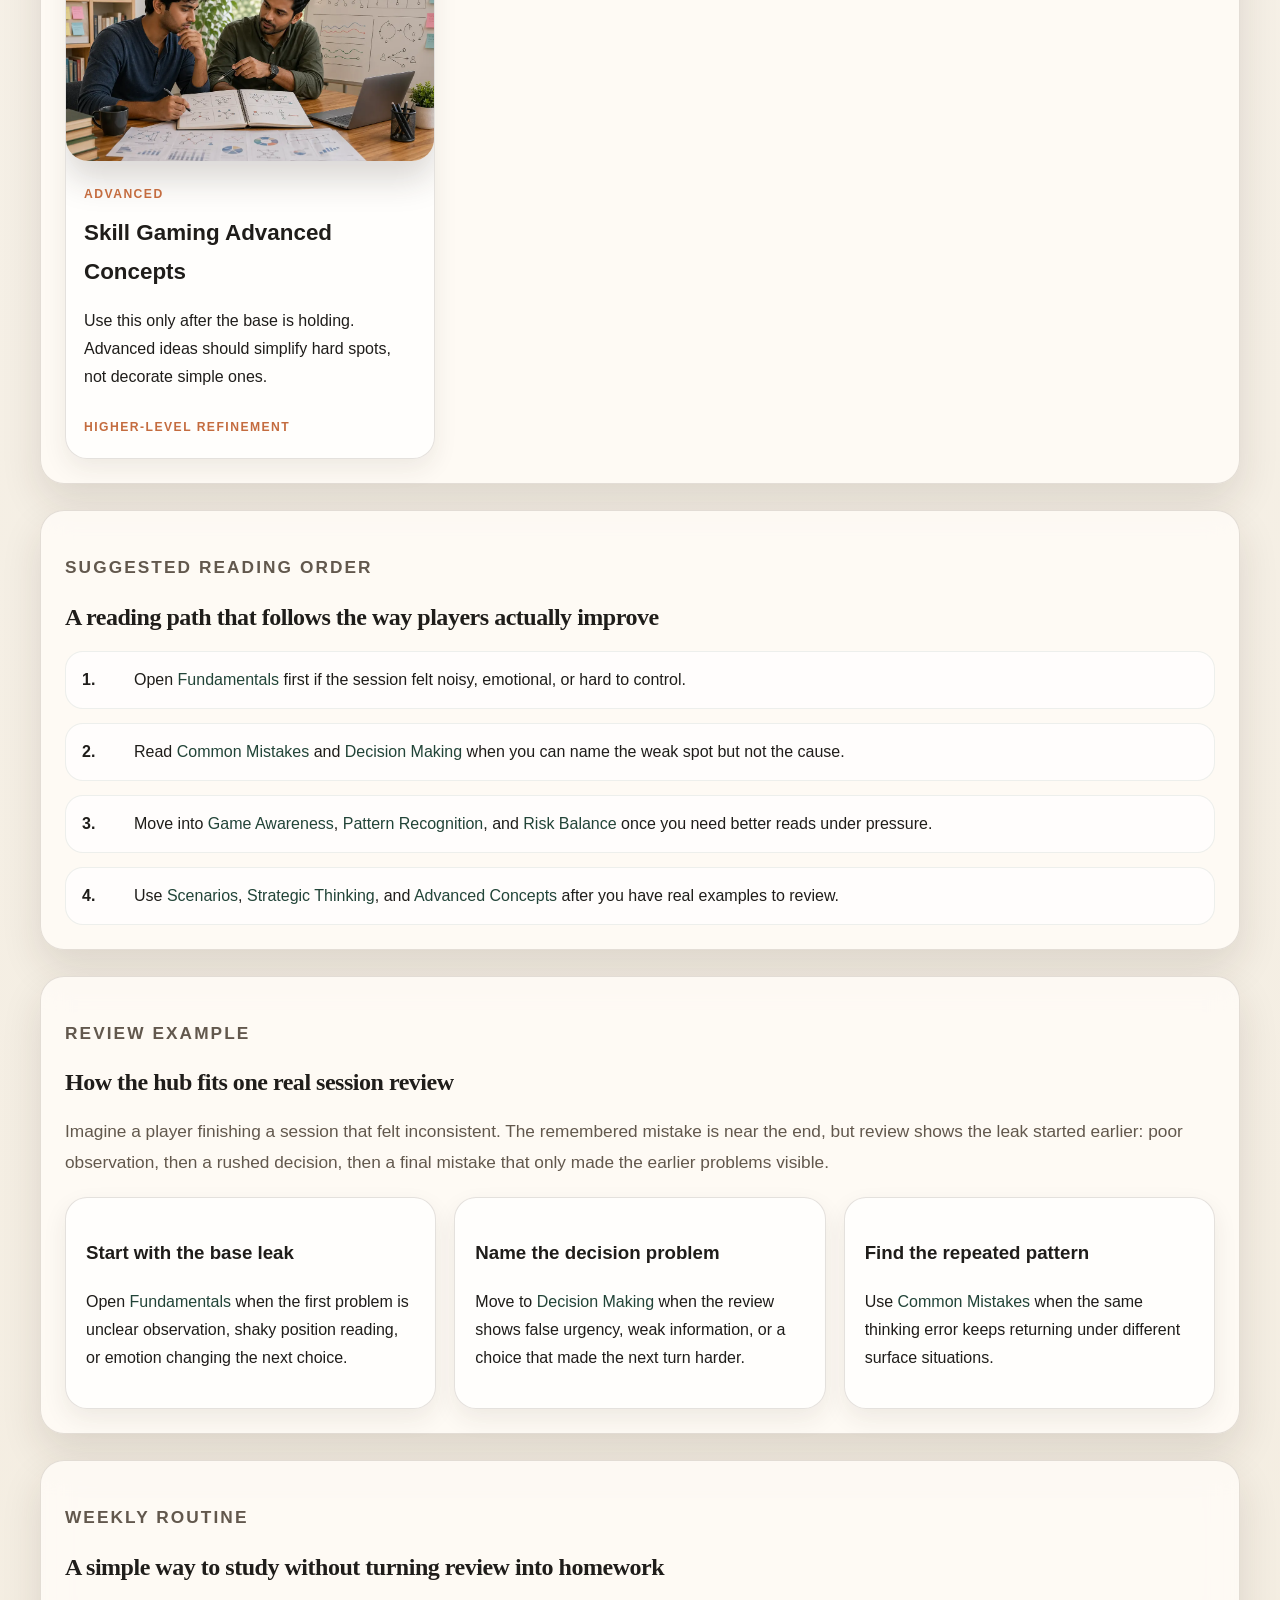
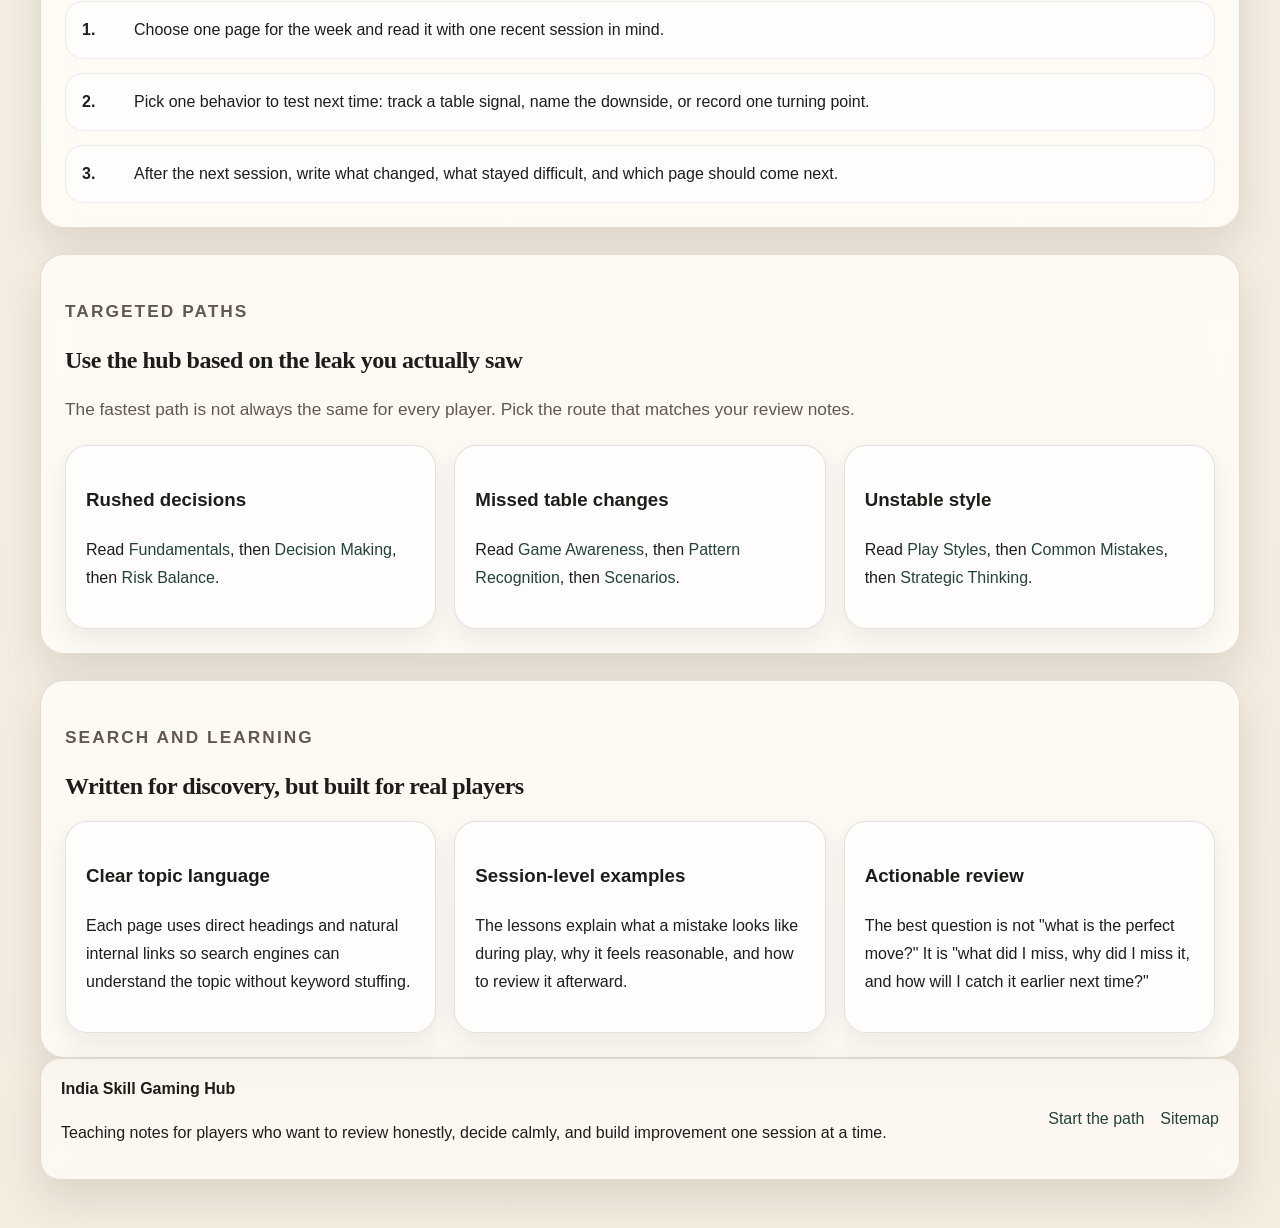
==== commit 7a0dd87d: "docs: 更新全站的绝对URL为相对路径 将所有页面的canonical、og:url以及图片链接等从完整的GitHub Pages域名地址替换为本地相对路径，适配本地部署和路径变更" ====
--- a/index.html
+++ b/index.html
@@ -5,73 +5,73 @@
   <meta name="viewport" content="width=device-width, initial-scale=1" />
   <title>India Skill Gaming Hub: A Senior Player's Study Path for Better Decisions</title>
   <meta name="description" content="A calm skill gaming study hub written from a senior player's review desk, with lessons on fundamentals, decision quality, awareness, patterns, risk, and strategy." />
-  <link rel="canonical" href="https://market-lab-cmd.github.io/india-skill-gaming-hub/index.html" />
+  <link rel="canonical" href="./index.html" />
   <meta property="og:type" content="website" />
   <meta property="og:title" content="India Skill Gaming Hub: A Senior Player's Study Path for Better Decisions" />
   <meta property="og:description" content="A calm skill gaming study hub written from a senior player's review desk, with lessons on fundamentals, decision quality, awareness, patterns, risk, and strategy." />
-  <meta property="og:url" content="https://market-lab-cmd.github.io/india-skill-gaming-hub/index.html" />
-  <meta property="og:image" content="https://market-lab-cmd.github.io/india-skill-gaming-hub/assets/images/overview.webp" />
+  <meta property="og:url" content="./index.html" />
+  <meta property="og:image" content="./assets/images/overview.webp" />
   <meta name="twitter:card" content="summary_large_image" />
   <meta name="twitter:title" content="India Skill Gaming Hub: A Senior Player's Study Path for Better Decisions" />
   <meta name="twitter:description" content="A calm skill gaming study hub written from a senior player's review desk, with lessons on fundamentals, decision quality, awareness, patterns, risk, and strategy." />
-  <meta name="twitter:image" content="https://market-lab-cmd.github.io/india-skill-gaming-hub/assets/images/overview.webp" />
+  <meta name="twitter:image" content="./assets/images/overview.webp" />
   <link rel="stylesheet" href="assets/css/index.css" />
   <script type="application/ld+json">{
   "@context": "https://schema.org",
   "@type": "CollectionPage",
   "name": "India Skill Gaming Hub: A Senior Player's Study Path for Better Decisions",
   "description": "A calm skill gaming study hub written from a senior player's review desk, with lessons on fundamentals, decision quality, awareness, patterns, risk, and strategy.",
-  "url": "https://market-lab-cmd.github.io/india-skill-gaming-hub/index.html",
+  "url": "./index.html",
   "hasPart": [
     {
       "@type": "Article",
       "headline": "Skill Gaming Fundamentals: The Habits That Make Every Decision Better",
-      "url": "https://market-lab-cmd.github.io/india-skill-gaming-hub/fundamentals.html"
+      "url": "./fundamentals.html"
     },
     {
       "@type": "Article",
       "headline": "Skill Gaming Common Mistakes: Why Players Repeat the Same Errors",
-      "url": "https://market-lab-cmd.github.io/india-skill-gaming-hub/common-mistakes.html"
+      "url": "./common-mistakes.html"
     },
     {
       "@type": "Article",
       "headline": "Skill Gaming Decision Making: How to Choose Well Under Pressure",
-      "url": "https://market-lab-cmd.github.io/india-skill-gaming-hub/decision-making.html"
+      "url": "./decision-making.html"
     },
     {
       "@type": "Article",
       "headline": "Skill Gaming Game Awareness: How to Read More Than Your Own Plan",
-      "url": "https://market-lab-cmd.github.io/india-skill-gaming-hub/game-awareness.html"
+      "url": "./game-awareness.html"
     },
     {
       "@type": "Article",
       "headline": "Skill Gaming Pattern Recognition: How to Notice What Keeps Repeating",
-      "url": "https://market-lab-cmd.github.io/india-skill-gaming-hub/pattern-recognition.html"
+      "url": "./pattern-recognition.html"
     },
     {
       "@type": "Article",
       "headline": "Skill Gaming Play Styles: When Aggressive, Patient, or Balanced Play Makes Sense",
-      "url": "https://market-lab-cmd.github.io/india-skill-gaming-hub/play-styles.html"
+      "url": "./play-styles.html"
     },
     {
       "@type": "Article",
       "headline": "Skill Gaming Risk Balance: How to Take Smart Risks Without Guessing",
-      "url": "https://market-lab-cmd.github.io/india-skill-gaming-hub/risk-balance.html"
+      "url": "./risk-balance.html"
     },
     {
       "@type": "Article",
       "headline": "Skill Gaming Scenarios: How to Learn From Real Situations Instead of Abstract Tips",
-      "url": "https://market-lab-cmd.github.io/india-skill-gaming-hub/scenarios.html"
+      "url": "./scenarios.html"
     },
     {
       "@type": "Article",
       "headline": "Skill Gaming Strategic Thinking: How to Plan Beyond the Current Move",
-      "url": "https://market-lab-cmd.github.io/india-skill-gaming-hub/strategic-thinking.html"
+      "url": "./strategic-thinking.html"
     },
     {
       "@type": "Article",
       "headline": "Skill Gaming Advanced Concepts: Higher-Level Ideas That Still Need Practical Use",
-      "url": "https://market-lab-cmd.github.io/india-skill-gaming-hub/advanced-concepts.html"
+      "url": "./advanced-concepts.html"
     }
   ]
 }</script>
